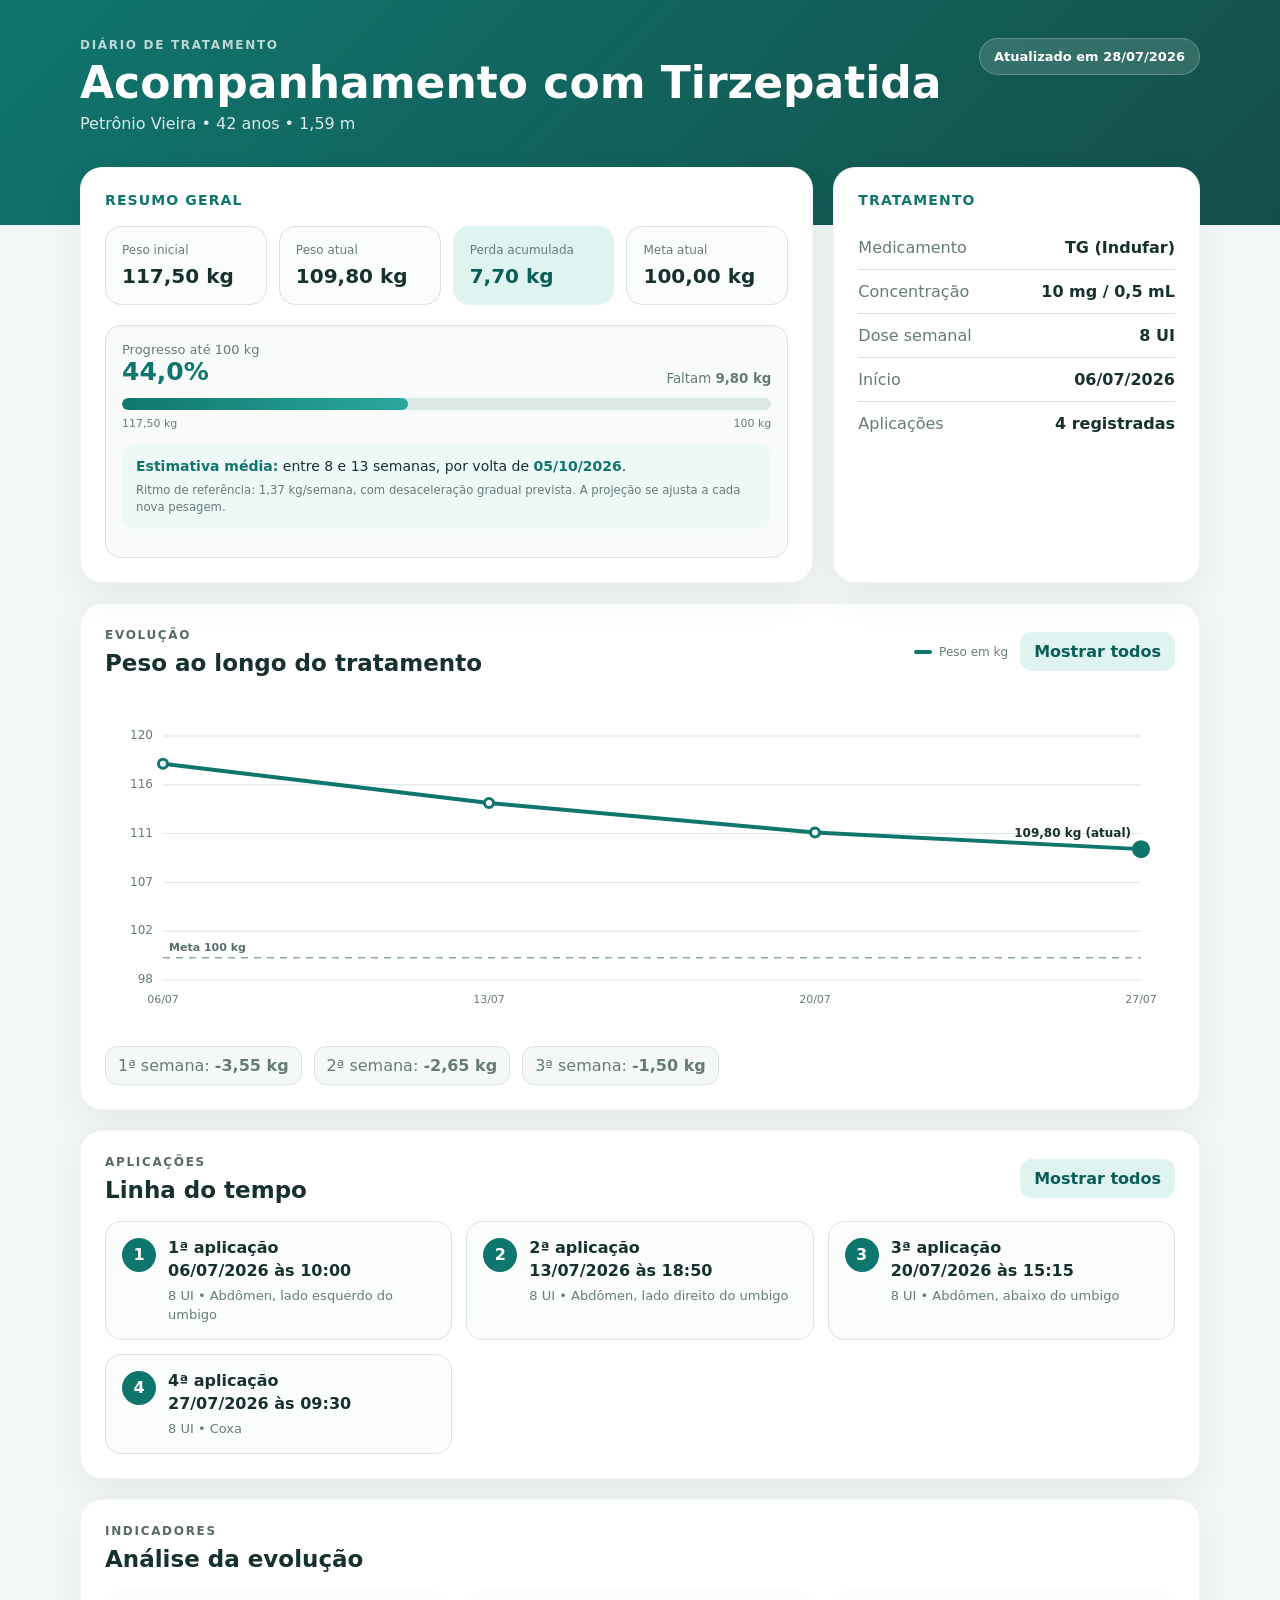
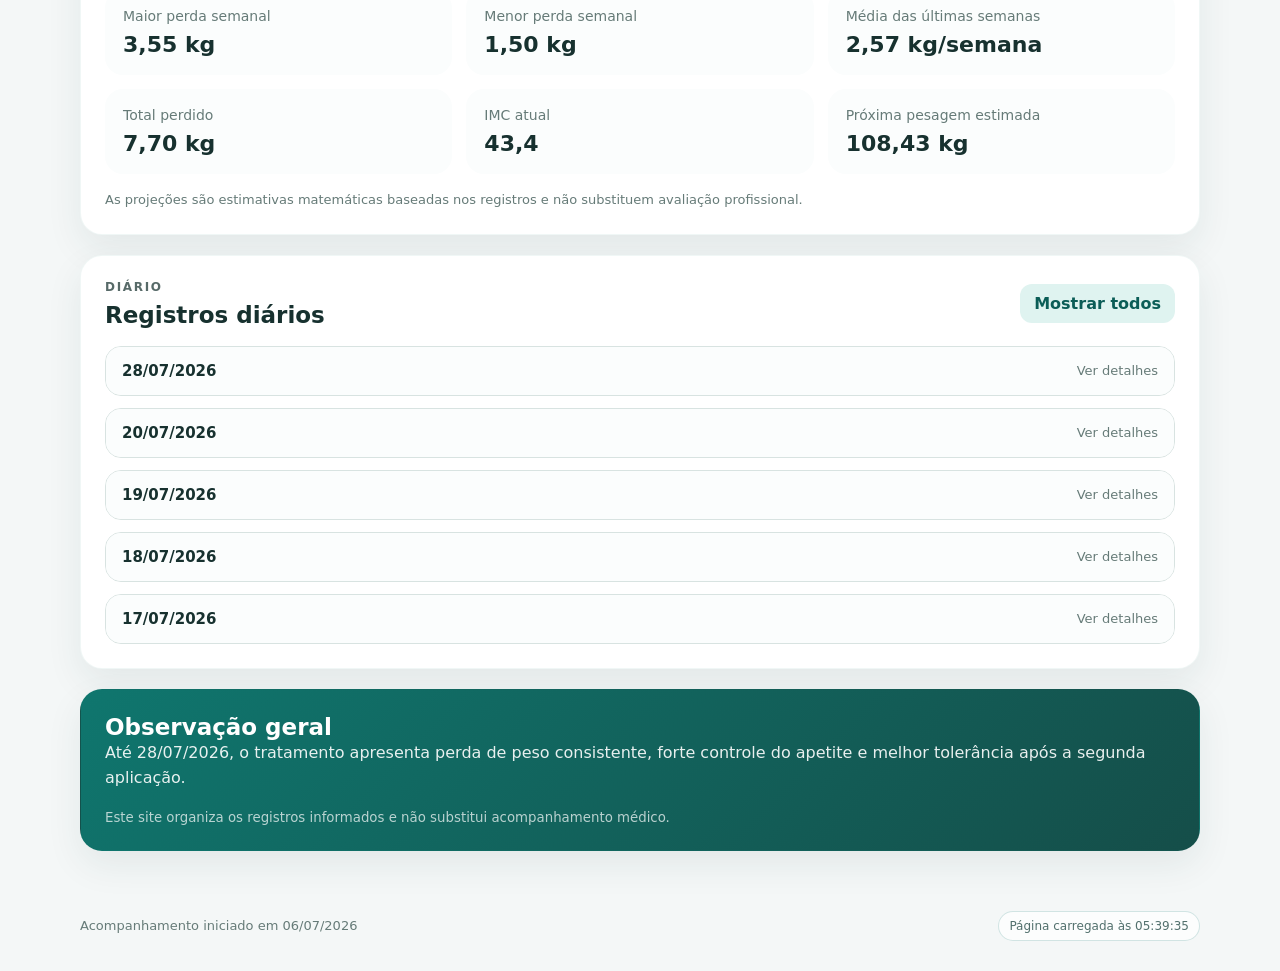
==== index.html @ 3d4c290d "Add files via upload" ====
<!DOCTYPE html>
<html lang="pt-BR">
<head>
  <meta charset="UTF-8" />
  <meta name="viewport" content="width=device-width, initial-scale=1.0" />
  <meta name="theme-color" content="#0f766e" />
  <title>Acompanhamento com Tirzepatida</title>
  <link rel="stylesheet" href="style.css" />
</head>
<body>
  <header class="topbar" id="publicHeader">
    <div class="container topbar-content">
      <div>
        <p class="eyebrow">Diário de tratamento</p>
        <h1 id="siteTitle">Acompanhamento com Tirzepatida</h1>
        <p class="subtitle" id="profileSubtitle">Petrônio Vieira • 42 anos • 1,59 m</p>
      </div>
      <div class="topbar-actions">
        <div class="status-pill" id="updatedAt">Atualizado em 20/07/2026</div>
      </div>
    </div>
  </header>

  <main class="container">
    <div id="importStatus" hidden></div>

    <section id="birthdayMessage" class="birthday-card" hidden aria-live="polite">
      <div class="birthday-icon" aria-hidden="true">🎉</div>
      <div>
        <small>Hoje é um dia especial</small>
        <strong id="birthdayText">Feliz aniversário!</strong>
        <p>Desejamos muita saúde e conquistas nesta nova etapa.</p>
      </div>
    </section>

    <section class="hero-grid">
      <article class="card profile-card" id="summarySection">
        <div class="section-title"><span>Resumo geral</span></div>
        <div class="metrics-grid">
          <div class="metric"><span>Peso inicial</span><strong id="initialWeight">117,50 kg</strong></div>
          <div class="metric"><span>Peso atual</span><strong id="currentWeight">111,30 kg</strong></div>
          <div class="metric highlight"><span>Perda acumulada</span><strong id="totalLoss">6,20 kg</strong></div>
          <div class="metric"><span>Meta atual</span><strong id="goalWeight">100,00 kg</strong></div>
        </div>
        <div class="goal-box">
          <div class="goal-heading">
            <div><span id="goalLabel">Progresso até 100 kg</span><strong id="goalPercent">35,4%</strong></div>
            <small>Faltam <b id="remainingWeight">11,30 kg</b></small>
          </div>
          <div class="progress-track"><div class="progress-bar" id="progressBar"></div></div>
          <div class="goal-scale"><span id="goalScaleStart">117,50 kg</span><span id="goalScaleEnd">100 kg</span></div>
          <div class="goal-estimate" id="goalEstimate">Calculando estimativa...</div>
          <div class="goals-history" id="goalsHistory"></div>
        </div>
      </article>

      <article class="card treatment-card" id="treatmentSection">
        <div class="section-title"><span>Tratamento</span></div>
        <dl class="details-list" id="treatmentDetails"></dl>
      </article>
    </section>

    <section class="card" id="weightsSection">
      <div class="section-header">
        <div><p class="eyebrow">Evolução</p><h2>Peso ao longo do tratamento</h2></div>
        <div class="section-actions"><div class="chart-legend"><span></span>Peso em kg</div><button class="filter-button" id="toggleWeightSummary" type="button">Mostrar todos</button></div>
      </div>
      <div class="chart-wrap"><canvas id="weightChart" aria-label="Gráfico da evolução do peso"></canvas></div>
      <div class="weight-summary" id="weightSummary"></div>
    </section>

    <section class="card" id="applicationsSection">
      <div class="section-header"><div><p class="eyebrow">Aplicações</p><h2>Linha do tempo</h2></div><button class="filter-button" id="toggleApplications" type="button">Mostrar todos</button></div>
      <div class="timeline" id="timeline"></div>
    </section>

    <section class="card" id="weeksSection">
      <div class="section-header"><div><p class="eyebrow">Análise</p><h2>Resumo semanal</h2></div><button class="filter-button" id="toggleWeeks" type="button">Mostrar todos</button></div>
      <div class="weeks-grid" id="weeksGrid"></div>
    </section>

    <section class="card" id="analysisSection">
      <div class="section-header"><div><p class="eyebrow">Indicadores</p><h2>Análise da evolução</h2></div></div>
      <div class="analysis-grid" id="analysisGrid"></div>
      <p class="analysis-note">As projeções são estimativas matemáticas baseadas nos registros e não substituem avaliação profissional.</p>
    </section>

    <section class="card" id="diarySection">
      <div class="section-header">
        <div><p class="eyebrow">Diário</p><h2>Registros diários</h2></div>
        <button class="filter-button" id="toggleAll">Mostrar todos</button>
      </div>
      <div class="diary-list" id="diaryList"></div>
    </section>

    <section class="card note-card" id="notesSection">
      <h2>Observação geral</h2>
      <p id="generalObservation"></p>
      <small id="medicalNotice"></small>
    </section>
  </main>

  <footer id="publicFooter"><div class="container footer-row"><div id="footerText"></div><div id="syncIndicator" class="sync-indicator" aria-live="polite">Verificando atualização…</div></div></footer>

  <script src="script-public.js?v=20260728-v3-0-0" type="module"></script>
</body>
</html>
---- style.css ----
:root {
  --bg: #f4f7f7;
  --card: #ffffff;
  --text: #17312f;
  --muted: #667b78;
  --primary: #0f766e;
  --primary-dark: #0b5d57;
  --primary-soft: #dff3f0;
  --line: #d8e3e1;
  --shadow: 0 14px 36px rgba(25, 70, 66, 0.08);
  --radius: 22px;
}

* { box-sizing: border-box; }

html { scroll-behavior: smooth; }

body {
  margin: 0;
  font-family: Inter, ui-sans-serif, system-ui, -apple-system, BlinkMacSystemFont, "Segoe UI", sans-serif;
  background: var(--bg);
  color: var(--text);
}

button, input { font: inherit; }

.container {
  width: min(1120px, calc(100% - 28px));
  margin: 0 auto;
}

.topbar {
  background: linear-gradient(135deg, #0f766e, #154e49);
  color: white;
  padding: 38px 0 92px;
}

.topbar-content {
  display: flex;
  align-items: flex-start;
  justify-content: space-between;
  gap: 20px;
}

.eyebrow {
  margin: 0 0 8px;
  text-transform: uppercase;
  letter-spacing: .14em;
  font-size: 12px;
  font-weight: 800;
  opacity: .72;
}

h1, h2, h3, p { margin-top: 0; }

h1 {
  margin-bottom: 8px;
  font-size: clamp(28px, 5vw, 44px);
  line-height: 1.05;
}

.subtitle {
  margin: 0;
  opacity: .86;
}

.status-pill {
  flex: 0 0 auto;
  padding: 10px 14px;
  border-radius: 999px;
  background: rgba(255,255,255,.14);
  border: 1px solid rgba(255,255,255,.22);
  font-size: 13px;
  font-weight: 700;
}

main {
  margin-top: -58px !important;
  padding-bottom: 40px;
}

.hero-grid {
  display: grid;
  grid-template-columns: 1.6fr .8fr;
  gap: 20px;
}

.card {
  background: var(--card);
  border-radius: var(--radius);
  box-shadow: var(--shadow);
  padding: 24px;
  margin-bottom: 20px;
  border: 1px solid rgba(15,118,110,.06);
}

.section-title,
.section-header {
  display: flex;
  align-items: center;
  justify-content: space-between;
  gap: 12px;
}

.section-title {
  margin-bottom: 18px;
  font-size: 14px;
  font-weight: 800;
  color: var(--primary);
  text-transform: uppercase;
  letter-spacing: .08em;
}

.section-header {
  margin-bottom: 18px;
}

.section-header h2,
.note-card h2 {
  margin-bottom: 0;
  font-size: 23px;
}

.metrics-grid {
  display: grid;
  grid-template-columns: repeat(4, 1fr);
  gap: 12px;
}

.metric {
  border: 1px solid var(--line);
  background: #fbfdfd;
  border-radius: 16px;
  padding: 16px;
}

.metric span {
  display: block;
  color: var(--muted);
  font-size: 12px;
  margin-bottom: 7px;
}

.metric strong {
  font-size: 20px;
}

.metric.highlight {
  background: var(--primary-soft);
  border-color: transparent;
}

.metric.highlight strong { color: var(--primary-dark); }

.goal-box {
  margin-top: 20px;
  background: #f8fbfa;
  border: 1px solid var(--line);
  border-radius: 16px;
  padding: 16px;
}

.goal-heading {
  display: flex;
  align-items: flex-end;
  justify-content: space-between;
  gap: 16px;
  margin-bottom: 12px;
}

.goal-heading span {
  display: block;
  color: var(--muted);
  font-size: 13px;
}

.goal-heading strong {
  font-size: 25px;
  color: var(--primary);
}

.goal-heading small {
  color: var(--muted);
}

.progress-track {
  height: 12px;
  border-radius: 999px;
  overflow: hidden;
  background: #dce8e6;
}

.progress-bar {
  height: 100%;
  width: 35.4%;
  border-radius: inherit;
  background: linear-gradient(90deg, #0f766e, #2aa89d);
  transition: width .8s ease;
}

.goal-scale {
  display: flex;
  justify-content: space-between;
  color: var(--muted);
  font-size: 11px;
  margin-top: 7px;
}

.details-list {
  margin: 0;
}

.details-list div {
  display: flex;
  justify-content: space-between;
  gap: 12px;
  padding: 12px 0;
  border-bottom: 1px solid var(--line);
}

.details-list div:last-child { border-bottom: 0; }

.details-list dt { color: var(--muted); }
.details-list dd {
  margin: 0;
  font-weight: 800;
  text-align: right;
}

.chart-wrap {
  position: relative;
  overflow-x: auto;
  overflow-y: hidden;
  -webkit-overflow-scrolling: touch;
  scrollbar-width: thin;
  width: 100%;
  height: 340px;
}

#weightChart {
  width: 100%;
  height: 100%;
  display: block;
}


.section-actions {
  display: flex;
  align-items: center;
  justify-content: flex-end;
  gap: 12px;
  flex-wrap: wrap;
}

.chart-legend {
  font-size: 12px;
  color: var(--muted);
  display: flex;
  align-items: center;
  gap: 7px;
}

.chart-legend span {
  width: 18px;
  height: 4px;
  background: var(--primary);
  border-radius: 99px;
}

.weight-summary {
  display: flex;
  flex-wrap: wrap;
  gap: 12px;
  margin-top: 12px;
}

.weight-summary span {
  background: #f4f8f7;
  border: 1px solid var(--line);
  padding: 9px 12px;
  border-radius: 12px;
  color: var(--muted);
}

.timeline {
  display: grid;
  grid-template-columns: repeat(3, 1fr);
  gap: 14px;
}

.timeline-item {
  border: 1px solid var(--line);
  border-radius: 16px;
  padding: 16px;
  display: flex;
  gap: 12px;
  background: #fbfdfd;
}

.timeline-dot {
  width: 34px;
  height: 34px;
  flex: 0 0 34px;
  display: grid;
  place-items: center;
  border-radius: 50%;
  background: var(--primary);
  color: white;
  font-weight: 900;
}

.timeline-item h3 {
  margin-bottom: 4px;
  font-size: 16px;
}

.timeline-item p {
  margin-bottom: 5px;
  font-weight: 700;
}

.timeline-item span {
  font-size: 13px;
  color: var(--muted);
}

.weeks-grid {
  display: grid;
  grid-template-columns: repeat(3, 1fr);
  gap: 14px;
}

.week-card {
  border: 1px solid var(--line);
  border-radius: 16px;
  padding: 17px;
  background: #fbfdfd;
}

.week-card.current {
  border-color: #7bc9c2;
  background: var(--primary-soft);
}

.week-header {
  display: flex;
  justify-content: space-between;
  gap: 8px;
  margin-bottom: 14px;
}

.week-header span {
  font-weight: 900;
  color: var(--primary);
}

.week-header strong {
  font-size: 12px;
  color: var(--muted);
}

.week-card p {
  font-size: 13px;
  line-height: 1.45;
  margin-bottom: 9px;
}

.filter-button {
  border: 0;
  background: var(--primary-soft);
  color: var(--primary-dark);
  padding: 10px 14px;
  border-radius: 12px;
  font-weight: 800;
  cursor: pointer;
}

.diary-list {
  display: grid;
  gap: 12px;
}

.diary-item {
  border: 1px solid var(--line);
  border-radius: 16px;
  overflow: hidden;
}

.diary-toggle {
  width: 100%;
  border: 0;
  background: #fbfdfd;
  color: var(--text);
  padding: 15px 16px;
  display: flex;
  justify-content: space-between;
  align-items: center;
  cursor: pointer;
  text-align: left;
}

.diary-toggle strong { font-size: 15px; }
.diary-toggle span { color: var(--muted); font-size: 13px; }

.diary-content {
  display: none;
  padding: 0 16px 16px;
  background: white;
}

.diary-item.open .diary-content { display: block; }

.diary-grid {
  display: grid;
  grid-template-columns: repeat(2, 1fr);
  gap: 10px;
}

.diary-field {
  background: #f7faf9;
  border-radius: 12px;
  padding: 12px;
}

.diary-field b {
  display: block;
  margin-bottom: 5px;
  color: var(--primary-dark);
  font-size: 12px;
}

.diary-field p {
  margin: 0;
  color: var(--muted);
  line-height: 1.45;
  font-size: 13px;
}

.note-card {
  background: linear-gradient(135deg, #0f766e, #154e49);
  color: white;
}

.note-card p { opacity: .9; line-height: 1.6; }
.note-card small { opacity: .7; }

footer {
  color: var(--muted);
  font-size: 13px;
  padding: 0 0 30px;
}

@media (max-width: 900px) {
  .hero-grid,
  .weeks-grid,
  .timeline {
    grid-template-columns: 1fr;
  }

  .metrics-grid {
    grid-template-columns: repeat(2, 1fr);
  }
}

@media (max-width: 620px) {
  .topbar { padding-top: 28px; }
  .topbar-content { display: block; }
  .status-pill { display: inline-flex; margin-top: 16px; }
  .card { padding: 18px; border-radius: 18px; }
  .metrics-grid { grid-template-columns: 1fr 1fr; }
  .metric { padding: 14px; }
  .metric strong { font-size: 18px; }
  .goal-heading { align-items: flex-start; }
  .chart-wrap { height: 270px; }
  .section-header { align-items: flex-start; }
  .diary-grid { grid-template-columns: 1fr; }
}

@media (max-width: 400px) {
  .metrics-grid { grid-template-columns: 1fr; }
  .goal-heading { display: block; }
  .goal-heading small { display: block; margin-top: 6px; }
}

.topbar-actions {
  display: flex;
  flex-direction: column;
  align-items: flex-end;
  gap: 10px;
}

.import-button {
  display: inline-flex;
  align-items: center;
  justify-content: center;
  padding: 11px 15px;
  border-radius: 12px;
  background: #ffffff;
  color: var(--primary-dark);
  font-weight: 900;
  cursor: pointer;
  box-shadow: 0 8px 24px rgba(0,0,0,.12);
}

.import-panel {
  display: flex;
  align-items: center;
  justify-content: space-between;
  gap: 18px;
}

.import-panel h2 { margin-bottom: 7px; }
.import-panel p { margin-bottom: 0; color: var(--muted); }

.import-status {
  max-width: 420px;
  padding: 12px 14px;
  border-radius: 12px;
  background: #f4f8f7;
  border: 1px solid var(--line);
  color: var(--muted);
  font-size: 13px;
  font-weight: 700;
}
.import-status.loading { background: #fff8df; color: #7a5a00; border-color: #eed483; }
.import-status.success { background: #e5f7ee; color: #17633c; border-color: #9bd5b7; }
.import-status.error { background: #fff0f0; color: #9f2727; border-color: #e5aaaa; }

@media (max-width: 620px) {
  .topbar-actions { align-items: flex-start; margin-top: 16px; }
  .import-panel { display: block; }
  .import-status { margin-top: 14px; max-width: none; }
  .import-button { width: 100%; }
}

.admin-button, .close-button, .publish-button, .save-config-button {
  border: 0;
  cursor: pointer;
  font: inherit;
  font-weight: 900;
  border-radius: 12px;
}
.admin-button { background: rgba(255,255,255,.14); color: white; border: 1px solid rgba(255,255,255,.25); padding: 10px 14px; }
.publish-area { display: grid; gap: 10px; min-width: min(100%, 420px); }
.publish-button, .save-config-button { padding: 12px 16px; background: var(--primary); color: white; }
.publish-button:disabled { opacity: .45; cursor: not-allowed; }
.admin-panel.hidden { display: none; }
.admin-grid { display: grid; grid-template-columns: repeat(2, minmax(0,1fr)); gap: 14px; }
.admin-grid label { display: grid; gap: 7px; font-size: 13px; font-weight: 800; color: var(--muted); }
.admin-grid input { width: 100%; padding: 12px 13px; border: 1px solid var(--line); border-radius: 12px; background: white; color: var(--text); }
.token-field { grid-column: 1 / -1; }
.security-note { color: var(--muted); font-size: 12px; margin: 14px 0; }
.close-button { padding: 9px 12px; background: var(--primary-soft); color: var(--primary-dark); }
@media (max-width:620px){ .admin-grid{grid-template-columns:1fr}.token-field{grid-column:auto}.publish-area{min-width:0}.admin-button{width:100%} }


.goal-estimate { margin-top: 14px; padding: 12px 14px; border-radius: 14px; background: #eef8f6; color: var(--text); font-size: 14px; line-height: 1.45; }
.goal-estimate strong { color: var(--primary); }
.goals-history { display: grid; gap: 8px; margin-top: 12px; }
.goal-history-item { display: flex; justify-content: space-between; gap: 12px; padding: 10px 12px; border: 1px solid var(--line); border-radius: 12px; background: #fff; font-size: 13px; }
.goal-history-item.achieved { background: #eef8f1; border-color: #b7dec2; }
.goal-history-item span { color: var(--muted); }
.goal-history-item strong { color: var(--text); }
.goal-admin-box { margin-top: 22px; padding-top: 20px; border-top: 1px solid var(--line); display: grid; gap: 14px; }
.goal-admin-box h3 { margin: 2px 0 6px; }
.goal-admin-box p { margin: 0; color: var(--muted); }
.goal-admin-form { display: grid; grid-template-columns: minmax(0,1fr) auto; gap: 12px; align-items: end; }
.goal-admin-form label { display: grid; gap: 7px; font-size: 13px; font-weight: 800; color: var(--muted); }
.goal-admin-form input { width: 100%; padding: 12px 13px; border: 1px solid var(--line); border-radius: 12px; background: white; color: var(--text); }
@media (max-width:620px){ .goal-admin-form{grid-template-columns:1fr}.goal-history-item{align-items:flex-start;flex-direction:column;gap:3px} }

.goal-admin-visible { margin-top: 0; border-top: 0; }
.goal-admin-visible .save-config-button { width: 100%; }

.chart-wrap canvas {
  display: block;
  max-width: none;
  touch-action: pan-x;
}
.chart-tooltip {
  position: absolute;
  z-index: 4;
  min-width: 110px;
  padding: 8px 10px;
  border-radius: 10px;
  background: rgba(23, 49, 47, 0.94);
  color: #fff;
  box-shadow: 0 8px 22px rgba(15, 62, 58, 0.22);
  pointer-events: none;
  opacity: 0;
  transform: translateY(5px);
  transition: opacity .18s ease, transform .18s ease;
  text-align: center;
}
.chart-tooltip.show { opacity: 1; transform: translateY(0); }
.chart-tooltip strong, .chart-tooltip span { display: block; }
.chart-tooltip strong { font-size: 14px; }
.chart-tooltip span { margin-top: 2px; font-size: 11px; opacity: .82; }

/* ===== Editor administrativo completo ===== */
.admin-editor-page { background: #f2f7f6; }
.admin-editor-main { padding-top: 24px; padding-bottom: 60px; }
.admin-link-button { text-decoration: none; display: inline-flex; align-items: center; justify-content: center; }
.admin-toolbar { display: flex; justify-content: space-between; gap: 24px; align-items: center; margin-bottom: 18px; }
.admin-toolbar-actions { display: flex; flex-wrap: wrap; justify-content: flex-end; gap: 10px; }
.secondary-button, .add-button, .delete-button { border: 0; border-radius: 10px; cursor: pointer; font: inherit; font-weight: 700; }
.secondary-button { padding: 11px 15px; background: #e4efed; color: #194e49; }
.secondary-button:hover { background: #d6e7e4; }
.file-button { display: inline-flex; align-items: center; }
.danger-outline { background: #fff1f1; color: #a52a2a; }
.admin-section-nav { position: sticky; top: 8px; z-index: 20; display: flex; gap: 8px; overflow-x: auto; padding: 10px; margin-bottom: 18px; border: 1px solid #d9e5e3; border-radius: 14px; background: rgba(255,255,255,.95); box-shadow: 0 8px 24px rgba(15,118,110,.08); }
.admin-section-nav a, .admin-section-nav button { white-space: nowrap; text-decoration: none; color: #275f59; background: #edf5f4; border-radius: 999px; padding: 8px 12px; font-size: .9rem; font-weight: 700; }
.admin-form-section { scroll-margin-top: 82px; margin-bottom: 18px; }
.admin-form-section .section-header { margin-bottom: 18px; }
.admin-grid { display: grid; gap: 15px; }
.admin-grid.one-column { grid-template-columns: 1fr; }
.admin-grid.two-columns { grid-template-columns: repeat(2, minmax(0, 1fr)); }
.admin-grid.three-columns { grid-template-columns: repeat(3, minmax(0, 1fr)); }
.admin-grid.four-columns { grid-template-columns: repeat(4, minmax(0, 1fr)); }
.admin-grid label { display: flex; flex-direction: column; gap: 7px; color: #315f5a; font-size: .91rem; font-weight: 700; }
.admin-grid input, .admin-grid textarea { width: 100%; box-sizing: border-box; border: 1px solid #cbdad8; border-radius: 10px; background: #fff; padding: 11px 12px; color: #173d39; font: inherit; font-weight: 500; }
.admin-grid input:focus, .admin-grid textarea:focus { outline: 3px solid rgba(15,118,110,.14); border-color: #0f766e; }
.admin-grid textarea { resize: vertical; min-height: 90px; }
.admin-grid .wide-field { grid-column: 1 / -1; }
.checkbox-label { flex-direction: row !important; align-items: center; justify-content: flex-start; min-height: 44px; padding-top: 22px; }
.checkbox-label input { width: 20px; height: 20px; }
.subsection-heading { display: flex; align-items: center; justify-content: space-between; gap: 15px; margin-top: 24px; margin-bottom: 12px; padding-top: 20px; border-top: 1px solid #e2ecea; }
.subsection-heading h3 { margin: 0 0 4px; color: #194e49; }
.subsection-heading p, .form-help { margin: 0; color: #6b7f7c; }
.add-button { padding: 10px 14px; color: #fff; background: #0f766e; }
.add-button:hover { background: #0b625b; }
.editable-list { display: grid; gap: 14px; }
.editable-item { border: 1px solid #d8e5e3; border-radius: 14px; padding: 15px; background: #fbfdfd; }
.editable-item-header { display: flex; justify-content: space-between; align-items: center; gap: 12px; margin-bottom: 14px; color: #194e49; }
.delete-button { padding: 7px 11px; color: #a52a2a; background: #ffeaea; }
.delete-button:hover { background: #ffdcdc; }
.empty-list { border: 1px dashed #c8d8d5; border-radius: 12px; padding: 20px; text-align: center; color: #708481; background: #fafcfc; }
#saveStatus[data-state="dirty"] { background: #fff3cd; color: #785d00; }
#saveStatus[data-state="published"], #saveStatus[data-state="saved"] { background: #dff4ea; color: #17603d; }
#saveStatus[data-state="error"] { background: #ffe0e0; color: #912525; }
.toast { position: fixed; right: 18px; bottom: 18px; z-index: 100; max-width: min(420px, calc(100vw - 36px)); padding: 13px 16px; border-radius: 12px; background: #163f3b; color: #fff; box-shadow: 0 12px 32px rgba(0,0,0,.18); opacity: 0; transform: translateY(16px); pointer-events: none; transition: .2s ease; white-space: pre-line; }
.toast.visible { opacity: 1; transform: translateY(0); }
.toast.error { background: #972c2c; }

@media (max-width: 900px) {
  .admin-toolbar { align-items: flex-start; flex-direction: column; }
  .admin-toolbar-actions { justify-content: flex-start; width: 100%; }
  .admin-grid.three-columns, .admin-grid.four-columns { grid-template-columns: repeat(2, minmax(0, 1fr)); }
}
@media (max-width: 620px) {
  .admin-toolbar-actions > * { flex: 1 1 calc(50% - 10px); text-align: center; justify-content: center; }
  .admin-grid.two-columns, .admin-grid.three-columns, .admin-grid.four-columns { grid-template-columns: 1fr; }
  .subsection-heading, .section-header { align-items: flex-start; flex-direction: column; }
  .add-button { width: 100%; }
  .checkbox-label { padding-top: 0; }
  .admin-section-nav { top: 4px; }
}

/* Melhorias do admin v3 */
.auto-date-option { grid-column: span 1; }
.inline-option { display:flex; align-items:center; gap:9px; margin:0 0 12px; color:#315f5a; font-weight:700; }
.inline-option input { width:20px; height:20px; }
.diary-picker { margin-bottom:14px; padding:14px; border:1px solid #d8e5e3; border-radius:14px; background:#f7fbfa; }
.diary-picker label { display:flex; flex-direction:column; gap:8px; color:#315f5a; font-weight:700; }
.diary-picker select { width:100%; padding:12px; border:1px solid #cbdad8; border-radius:10px; background:#fff; color:#173d39; font:inherit; font-weight:600; }
.admin-grid textarea[readonly] { background:#eef5f4; color:#466d69; }


/* Admin v4 */
.admin-status-group{display:flex;flex-direction:column;align-items:flex-end;gap:.35rem}.admin-build{font-size:.75rem;opacity:.72}.diary-picker{position:sticky;top:.5rem;z-index:5;background:#fff;padding:.75rem;border-radius:1rem;box-shadow:0 8px 24px rgba(15,118,110,.08);margin-bottom:1rem}.diary-picker select{width:100%}@media(max-width:720px){.admin-status-group{align-items:flex-start}.diary-picker{top:0}}

/* Administração 2.0 */
.admin-section-nav button {
  border: 0;
  font: inherit;
  cursor: pointer;
  white-space: nowrap;
  padding: .75rem 1rem;
  border-radius: 999px;
  background: #edf6f5;
  color: #155e59;
  font-weight: 700;
}
.admin-section-nav button.active { background: #0f766e; color: #fff; }
.admin-form-section[hidden] { display: none !important; }
.admin-load-error {
  margin: 0 0 1rem;
  padding: 1rem;
  border: 1px solid #ef9a9a;
  border-radius: 16px;
  background: #fff0f0;
  color: #9f1d1d;
  font-weight: 700;
  white-space: pre-wrap;
}
@media (max-width: 700px) {
  .admin-section-nav { position: sticky; top: 0; z-index: 20; }
  .admin-form-section { scroll-margin-top: 90px; }
}

.analysis-grid { display: grid; grid-template-columns: repeat(3, minmax(0, 1fr)); gap: 14px; }
.analysis-item { border: 1px solid var(--border); border-radius: 18px; padding: 18px; background: #fbfdfd; display: flex; flex-direction: column; gap: 8px; }
.analysis-item span { color: var(--muted); font-size: 14px; }
.analysis-item strong { color: var(--text); font-size: 22px; line-height: 1.15; }
.analysis-note { margin: 16px 0 0; color: var(--muted); font-size: 13px; line-height: 1.5; }
.goal-estimate small { display: inline-block; margin-top: 6px; color: var(--muted); }
@media (max-width: 720px) { .analysis-grid { grid-template-columns: repeat(2, minmax(0, 1fr)); } .analysis-item { padding: 15px; } .analysis-item strong { font-size: 18px; } }

/* Versão 2.2.0 — resumo semanal por campos e token sem prompt de senha */
.token-masked-input {
  -webkit-text-security: disc;
  font-family: monospace;
}
.weekly-fields-grid textarea {
  min-height: 7rem;
}
@media (max-width: 720px) {
  .weekly-fields-grid {
    grid-template-columns: 1fr;
  }
  .weekly-fields-grid .wide-field {
    grid-column: auto;
  }
}

/* Controles de visibilidade do site público */
.section-header-actions {
  display: flex;
  align-items: center;
  justify-content: flex-end;
  gap: 0.75rem;
  flex-wrap: wrap;
}
.visibility-toggle {
  display: inline-flex;
  align-items: center;
  gap: 0.55rem;
  padding: 0.7rem 0.9rem;
  border: 1px solid rgba(15, 118, 110, 0.2);
  border-radius: 999px;
  background: #eef8f7;
  color: #155e59;
  font-weight: 700;
  font-size: 0.92rem;
  cursor: pointer;
}
.visibility-toggle input {
  width: 1.15rem;
  height: 1.15rem;
  accent-color: #0f766e;
}
@media (max-width: 720px) {
  .section-header-actions { width: 100%; justify-content: flex-start; }
  .visibility-toggle { border-radius: 14px; }
}

.field-help { display:block; margin-top:6px; color:var(--muted); font-size:12px; font-weight:500; }
.footer-row { display:flex; justify-content:space-between; align-items:center; gap:14px; flex-wrap:wrap; }
.sync-indicator { display:inline-flex; align-items:center; min-height:30px; padding:6px 10px; border:1px solid rgba(15,118,110,.18); border-radius:999px; background:rgba(255,255,255,.72); color:#52706d; font-size:12px; white-space:nowrap; }
@media (max-width:620px){ .footer-row{align-items:flex-start;flex-direction:column}.sync-indicator{font-size:11px} }

/* Versão 2.3.8 — mantém o espaçamento correto quando o cabeçalho público é ocultado. */
body.header-hidden main.container { padding-top: 28px; }
body.header-hidden .hero-grid { margin-top: 0; }


/* Exportação em PDF - v2.5.0 */
.pdf-button {
  appearance: none;
  border: 1px solid rgba(255, 255, 255, 0.45);
  background: rgba(255, 255, 255, 0.14);
  color: #fff;
  border-radius: 999px;
  padding: 0.68rem 1rem;
  font: inherit;
  font-weight: 700;
  cursor: pointer;
  transition: transform 0.15s ease, background 0.15s ease, opacity 0.15s ease;
}
.pdf-button:hover { background: rgba(255, 255, 255, 0.24); transform: translateY(-1px); }
.pdf-button:focus-visible { outline: 3px solid rgba(255,255,255,.55); outline-offset: 2px; }
.pdf-button:disabled { cursor: wait; opacity: .65; transform: none; }
@media (max-width: 640px) {
  .topbar-actions { align-items: stretch; width: 100%; }
  .pdf-button { width: 100%; }
}
@media print { .pdf-button { display: none !important; } }


/* Seleção do relatório PDF - v2.6.0 */
.pdf-options-dialog { width:min(760px, calc(100% - 24px)); max-height:calc(100dvh - 24px); padding:0; border:0; border-radius:24px; box-shadow:0 24px 70px rgba(15,23,42,.28); color:var(--text); }
.pdf-options-dialog::backdrop { background:rgba(15,23,42,.58); backdrop-filter:blur(3px); }
.pdf-options-card { padding:1.25rem; overflow:auto; max-height:calc(100dvh - 24px); }
.pdf-options-header { display:flex; justify-content:space-between; gap:1rem; align-items:flex-start; }
.pdf-options-header h2 { margin:.2rem 0 .35rem; }
.pdf-options-header p { margin:0; color:var(--muted); }
.dialog-close { width:42px; height:42px; flex:0 0 auto; border:1px solid var(--border); border-radius:50%; background:#fff; color:var(--text); font-size:1.7rem; line-height:1; cursor:pointer; }
.pdf-options-toolbar { display:flex; gap:.65rem; margin:1rem 0 .75rem; }
.text-button { padding:.5rem .7rem; border:0; background:transparent; color:#0f766e; font-weight:800; cursor:pointer; }
.pdf-options-grid { display:grid; grid-template-columns:repeat(2,minmax(0,1fr)); gap:.75rem; }
.pdf-option, .pdf-extra-option { display:flex; gap:.75rem; align-items:flex-start; padding:.9rem; border:1px solid var(--border); border-radius:16px; background:#fff; cursor:pointer; }
.pdf-option:has(input:checked), .pdf-extra-option:has(input:checked) { border-color:rgba(15,118,110,.55); background:#eef8f7; box-shadow:0 0 0 2px rgba(15,118,110,.08); }
.pdf-option input, .pdf-extra-option input { width:1.15rem; height:1.15rem; margin-top:.15rem; accent-color:#0f766e; flex:0 0 auto; }
.pdf-option span, .pdf-extra-option span { display:grid; gap:.2rem; }
.pdf-option small, .pdf-extra-option small { color:var(--muted); line-height:1.35; }
.pdf-extra-option { margin-top:.75rem; }
.pdf-options-actions { display:flex; justify-content:flex-end; gap:.75rem; margin-top:1.1rem; padding-top:1rem; border-top:1px solid var(--border); }
@media (max-width:640px){ .pdf-options-grid{grid-template-columns:1fr}.pdf-options-actions{position:sticky;bottom:-1.25rem;margin-inline:-1.25rem;padding:1rem 1.25rem 1.25rem;background:#fff}.pdf-options-actions button{flex:1}.pdf-options-header h2{font-size:1.35rem} }

/* TirzeTrack 3.1.0 */
.effects-selector{grid-column:1/-1;border:1px solid #c9ddda;border-radius:18px;padding:16px;margin:0}.effects-selector legend{font-weight:800;color:#155e57;padding:0 8px}.effects-grid{display:grid;grid-template-columns:repeat(auto-fit,minmax(170px,1fr));gap:10px;margin-bottom:14px}.effect-option{display:flex!important;align-items:center;gap:8px;background:#f3f9f8;border:1px solid #dbeae8;border-radius:12px;padding:10px;font-weight:600}.effect-option input{width:20px;height:20px;flex:0 0 auto}.effects-selector textarea{margin-top:7px}.admin-grid select{width:100%;box-sizing:border-box}input[readonly]{background:#f4f7f6;color:#506764}


/* TirzeTrack 3.2.0 */
.birthday-message{margin:22px 0 0;padding:18px 22px;border:1px solid #f2cf76;border-radius:18px;background:linear-gradient(135deg,#fff8dc,#fffdf5);box-shadow:0 10px 28px rgba(176,121,14,.12);font-size:clamp(1.1rem,3vw,1.45rem);font-weight:900;color:#8a5b00;text-align:center}.birthday-message[hidden]{display:none!important}
.meals-toolbar{display:flex;align-items:center;justify-content:space-between;gap:12px;padding:10px 0}.meals-list{display:grid;gap:14px}.meal-editor{border:1px solid #c9ddda;border-radius:18px;padding:15px;background:#f9fcfb}.meal-editor-header{display:flex;align-items:center;justify-content:space-between;gap:12px;margin-bottom:12px;color:#155e57}.food-quick-add{display:grid!important;grid-template-columns:1fr auto;align-items:end;gap:8px}.food-quick-add input{grid-column:1}.food-quick-add button{grid-column:2;grid-row:1/3;align-self:end;margin-bottom:0}.food-catalog-info{margin-top:18px;padding:14px 16px;border-radius:14px;background:#eef8f7;color:#315f5b}.food-catalog-info p{margin:.35rem 0 0;font-size:.92rem}.public-meal{padding:10px 0;border-bottom:1px solid #e1ecea}.public-meal:last-child{border-bottom:0}.public-meal>div{display:flex;justify-content:space-between;gap:10px}.public-meal span{font-weight:700;color:#52706d}.public-meal p{margin:.35rem 0}.public-meal small{display:block;color:#667f7c}.diary-meals{grid-column:1/-1}@media(max-width:640px){.food-quick-add{grid-template-columns:1fr}.food-quick-add button{grid-column:1;grid-row:auto;width:100%}.meal-editor-header{align-items:flex-start;flex-direction:column}.meals-toolbar{align-items:stretch;flex-direction:column}}

/* Versão 3.2.0 — ajustes visuais de aniversário e cadastro de alimentos */
.birthday-card{margin:22px 0;display:flex;align-items:center;gap:16px;padding:20px 22px;border:1px solid rgba(15,118,110,.18);border-radius:22px;background:linear-gradient(135deg,#fff8dc 0%,#fffdf7 55%,#ecfdf5 100%);box-shadow:0 12px 34px rgba(15,76,70,.12);color:#244b47}
.birthday-card[hidden]{display:none!important}
.birthday-icon{display:grid;place-items:center;flex:0 0 58px;width:58px;height:58px;border-radius:18px;background:#fff;border:1px solid #f0d88f;font-size:2rem;box-shadow:0 8px 18px rgba(138,91,0,.12)}
.birthday-card small{display:block;margin-bottom:3px;color:#8a6500;font-size:.8rem;font-weight:800;letter-spacing:.08em;text-transform:uppercase}
.birthday-card strong{display:block;color:#11665f;font-size:clamp(1.2rem,3vw,1.65rem);line-height:1.2}
.birthday-card p{margin:.35rem 0 0;color:#58706d;font-size:.95rem}

.food-catalog-manager{margin-top:22px;padding:20px;border:1px solid #c9ddda;border-radius:20px;background:#f9fcfb}
.food-catalog-heading{display:flex;align-items:flex-start;justify-content:space-between;gap:14px;margin-bottom:4px}
.food-catalog-heading h3{margin:.1rem 0 0;color:#155e57;font-size:1.35rem}
.catalog-count{white-space:nowrap;padding:7px 11px;border-radius:999px;background:#dff3f0;color:#11665f;font-size:.82rem;font-weight:800}
.food-catalog-controls{display:grid;grid-template-columns:1fr 1fr auto;align-items:end;gap:12px;margin:18px 0}
.food-catalog-controls label{margin:0}
.food-catalog-controls button{min-height:48px}
.food-catalog-list{display:grid;gap:16px}
.food-category{padding-top:4px}
.food-category h4{margin:0 0 9px;color:#456b67;font-size:.92rem}
.food-chips{display:flex;flex-wrap:wrap;gap:8px}
.food-chip{display:inline-flex;align-items:center;gap:7px;padding:8px 8px 8px 12px;border:1px solid #c7dfdc;border-radius:999px;background:#fff;color:#245a55;font-weight:700}
.food-chip button{display:grid;place-items:center;width:25px;height:25px;padding:0;border:0;border-radius:50%;background:#fbe8e8;color:#a52d2d;font-size:1.15rem;line-height:1;cursor:pointer}
.food-chip button:hover{background:#f6cccc}

@media(max-width:700px){
  .birthday-card{align-items:flex-start;margin:16px 0;padding:17px 16px;border-radius:18px}
  .birthday-icon{flex-basis:48px;width:48px;height:48px;border-radius:14px;font-size:1.6rem}
  .birthday-card p{font-size:.88rem}
  .food-catalog-manager{padding:16px}
  .food-catalog-heading{align-items:flex-start;flex-direction:column}
  .food-catalog-controls{grid-template-columns:1fr}
  .food-catalog-controls button{width:100%}
}
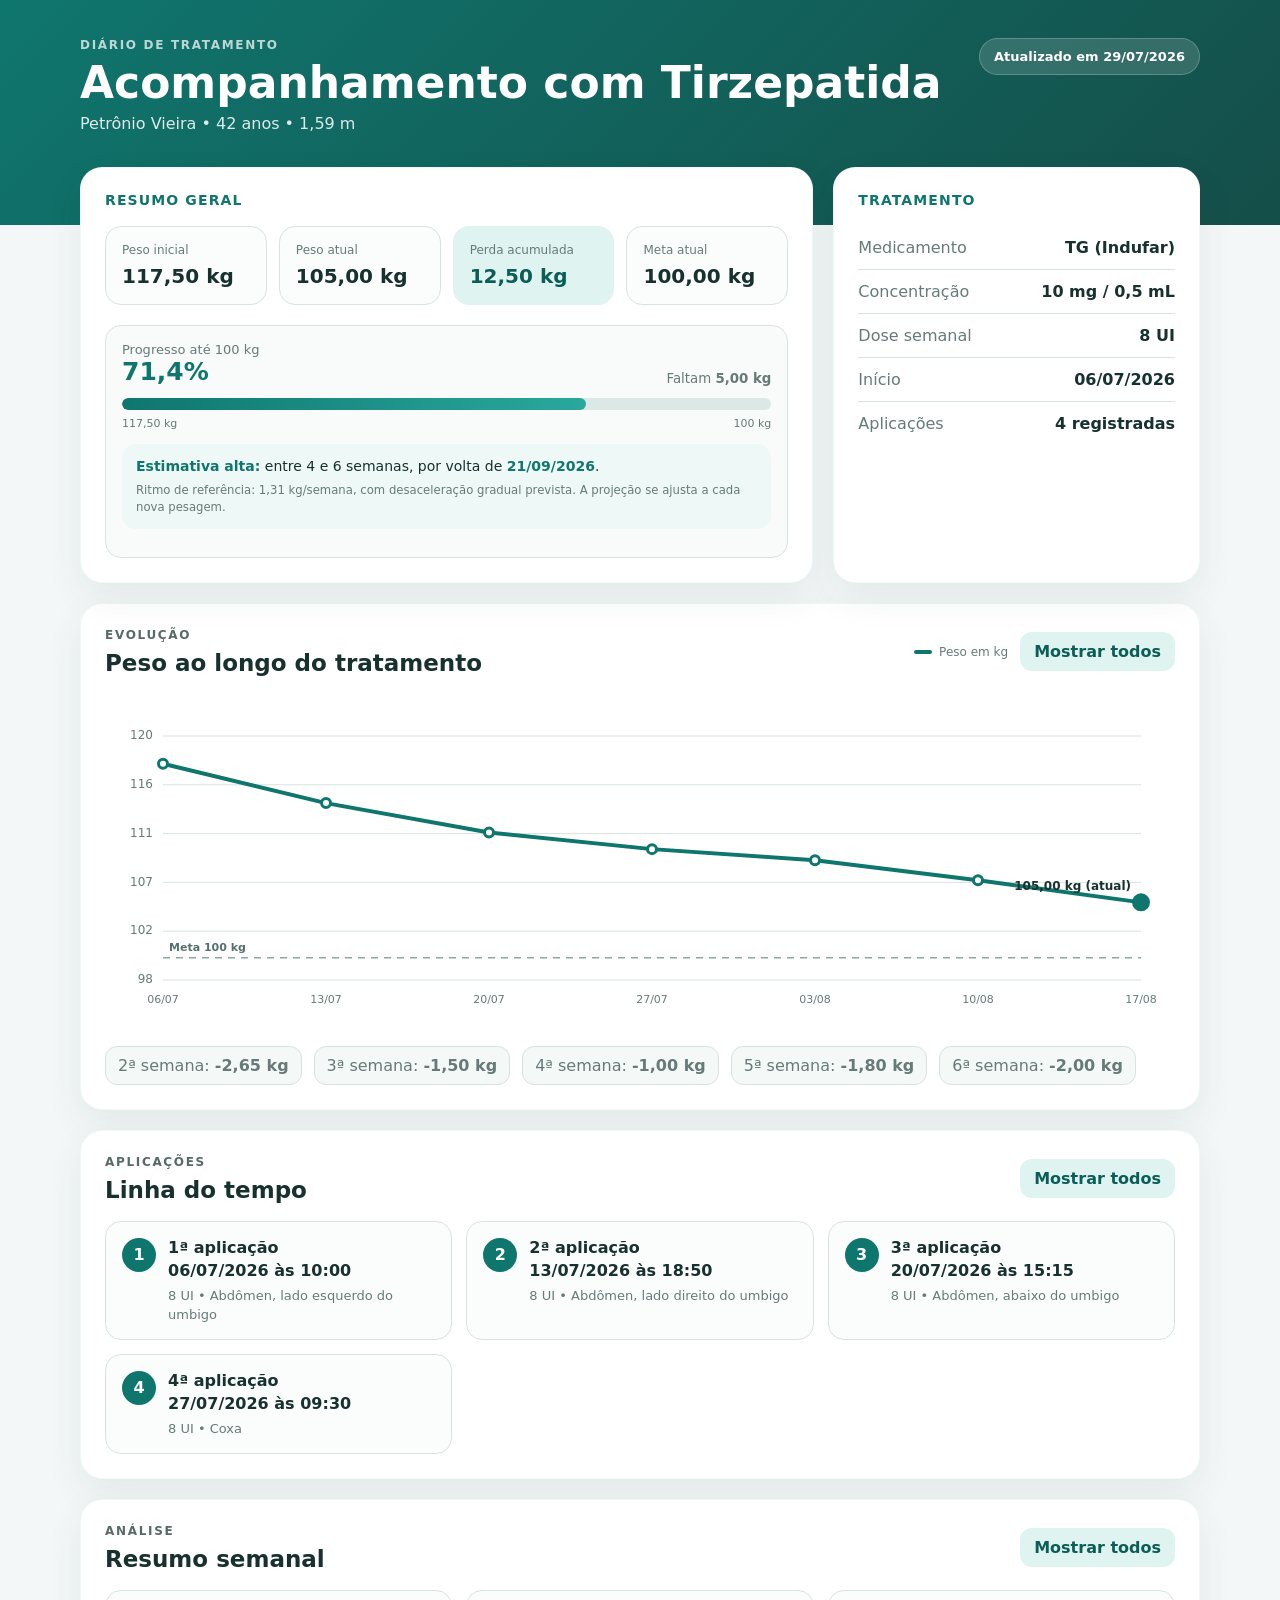
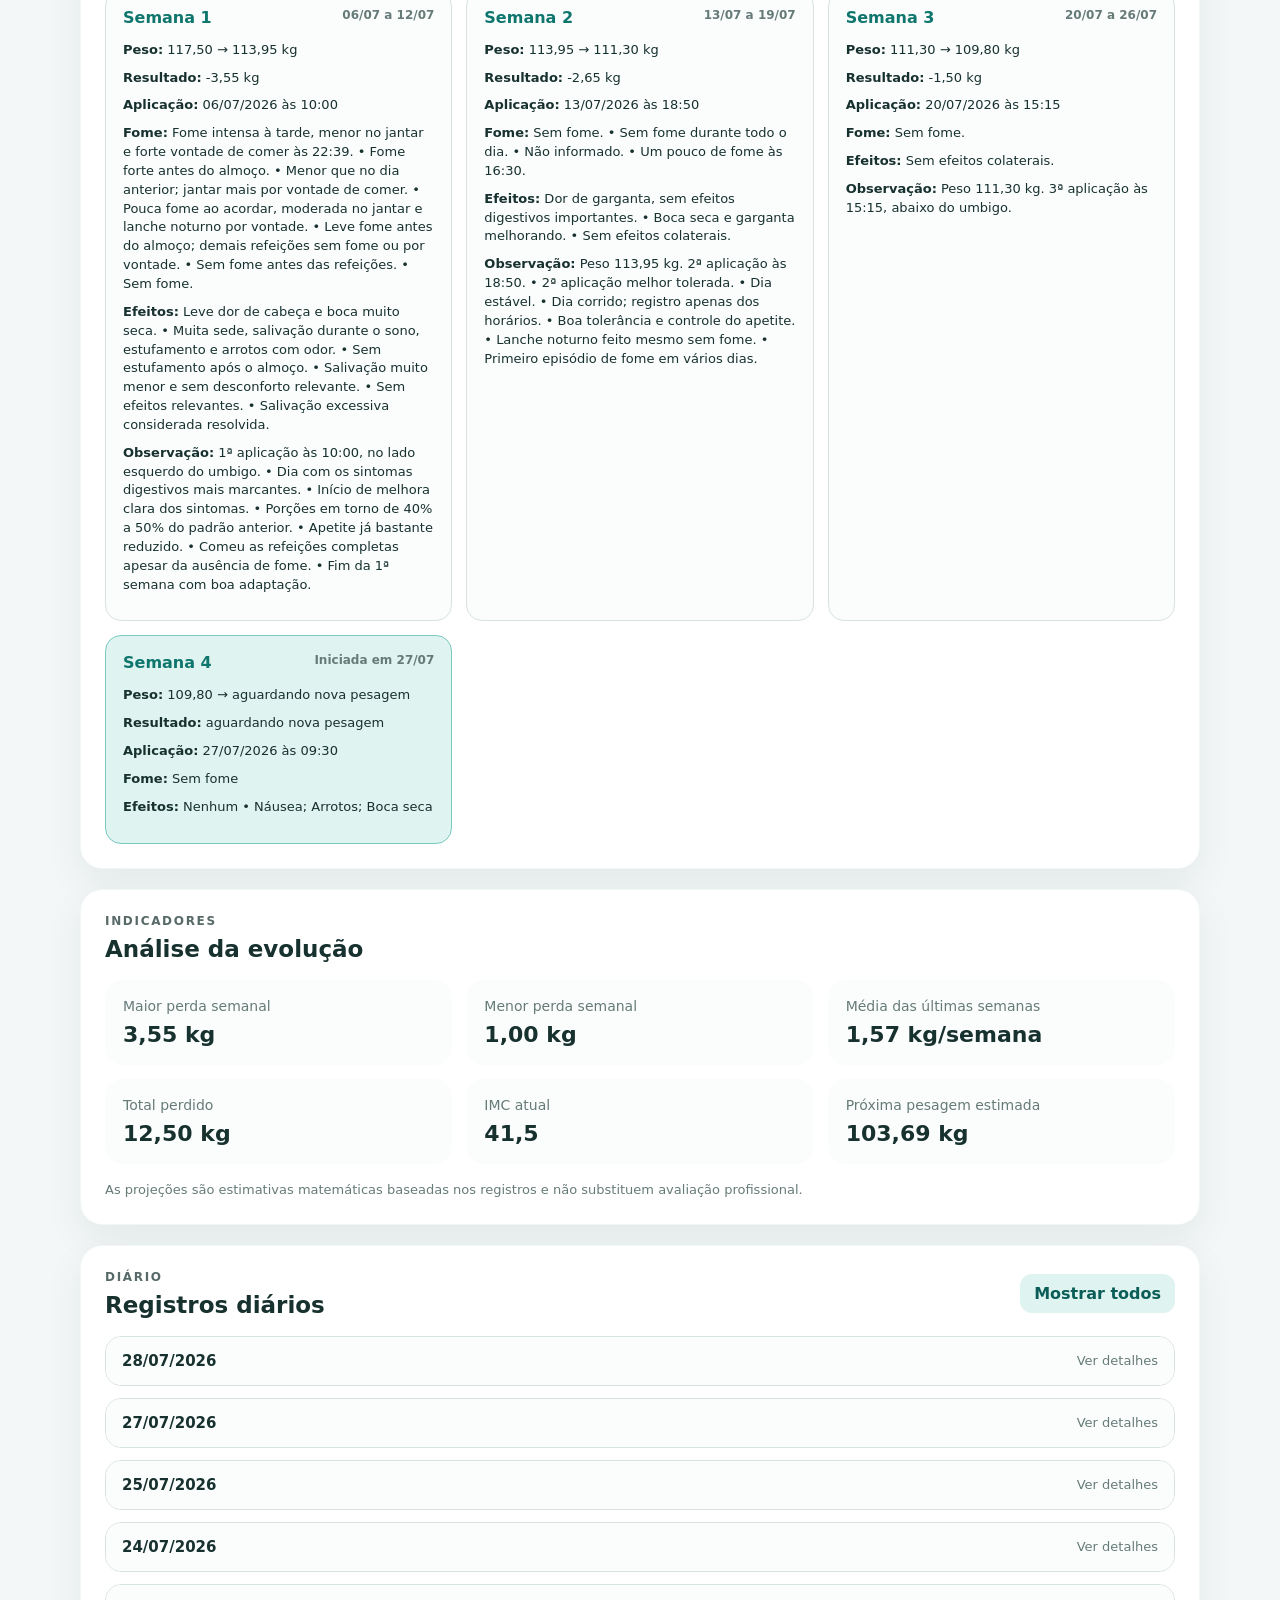
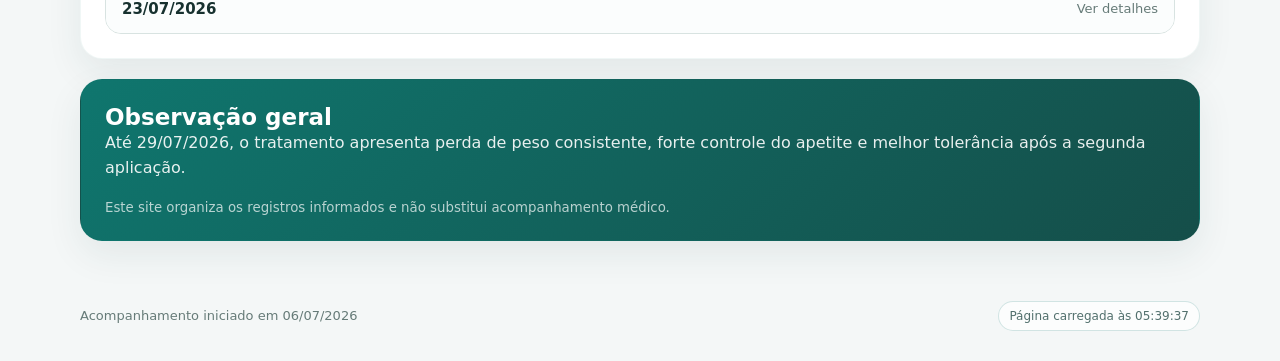
==== commit 4880ac52: "Add files via upload" ====
--- a/index.html
+++ b/index.html
@@ -5,7 +5,7 @@
   <meta name="viewport" content="width=device-width, initial-scale=1.0" />
   <meta name="theme-color" content="#0f766e" />
   <title>Acompanhamento com Tirzepatida</title>
-  <link rel="stylesheet" href="style.css" />
+  <link rel="stylesheet" href="style.css?v=20260729-v3-5-1" />
 </head>
 <body>
   <header class="topbar" id="publicHeader">
@@ -102,6 +102,6 @@
 
   <footer id="publicFooter"><div class="container footer-row"><div id="footerText"></div><div id="syncIndicator" class="sync-indicator" aria-live="polite">Verificando atualização…</div></div></footer>
 
-  <script src="script-public.js?v=20260728-v3-0-0" type="module"></script>
+  <script src="script-public.js?v=20260729-v3-5-1" type="module"></script>
 </body>
 </html>
--- a/style.css
+++ b/style.css
@@ -848,3 +848,84 @@
   .food-catalog-controls{grid-template-columns:1fr}
   .food-catalog-controls button{width:100%}
 }
+
+/* v3.2.0 correção 2 — controles de alimentos visíveis no celular */
+.meal-food-controls{display:grid;grid-template-columns:minmax(0,1fr) auto;gap:12px;align-items:end;padding:14px;border:1px solid rgba(8,115,106,.18);border-radius:18px;background:#f5fbfa}
+.meal-food-controls label{margin:0}
+.meal-food-controls button{min-height:48px}
+.food-catalog-manager{margin:18px 0 24px}
+.food-catalog-list{margin-top:16px}
+.food-category{margin-bottom:16px}
+.food-chips{display:flex;flex-wrap:wrap;gap:8px}
+.food-chip{display:inline-flex;align-items:center;gap:8px;padding:9px 12px;border-radius:999px;background:#e4f3f1;color:#075e57;font-weight:700}
+.food-chip button{border:0;background:transparent;color:#a32626;font-size:20px;line-height:1;cursor:pointer}
+@media(max-width:700px){.meal-food-controls{grid-template-columns:1fr}.meal-food-controls button{width:100%}.food-catalog-controls{display:grid;grid-template-columns:1fr}.food-catalog-controls button{width:100%}}
+
+/* TirzeTrack v3.2.1 - seletor real de alimentos */
+.meal-food-box{display:grid;gap:12px;padding:16px;border:1px solid #c9ddda;border-radius:16px;background:#f4faf9}
+.field-label{font-weight:800;color:#155e57;font-size:1rem}
+.selected-food-chips{display:flex;flex-wrap:wrap;gap:8px;min-height:42px;align-items:center}
+.selected-food-chip{display:inline-flex;align-items:center;gap:8px;padding:8px 10px 8px 14px;border-radius:999px;background:#dff3f0;color:#155e57;font-weight:700}
+.selected-food-chip button{width:28px;height:28px;border:0;border-radius:50%;background:#fff;color:#a12626;font-size:20px;line-height:1;cursor:pointer}
+.empty-foods{margin:0;color:#6b7f7c}
+.open-food-picker{justify-self:start}
+.food-picker-modal[hidden]{display:none!important}.food-picker-modal{position:fixed;inset:0;z-index:10000;display:grid;place-items:end center;padding:16px}
+.food-picker-backdrop{position:absolute;inset:0;border:0;background:rgba(7,36,33,.62)}
+.food-picker-dialog{position:relative;width:min(680px,100%);max-height:88vh;overflow:auto;border-radius:24px 24px 16px 16px;background:#fff;padding:20px;box-shadow:0 24px 70px rgba(0,0,0,.28)}
+.food-picker-header{display:flex;justify-content:space-between;align-items:flex-start;gap:12px;margin-bottom:16px}.food-picker-header h2{margin:.1rem 0;color:#155e57}
+.modal-close{width:44px;height:44px;border:0;border-radius:50%;background:#edf6f5;color:#155e57;font-size:30px;line-height:1}
+.food-picker-list{display:grid;gap:8px;margin:14px 0;max-height:42vh;overflow:auto}
+.food-picker-item{display:flex;justify-content:space-between;align-items:center;gap:12px;width:100%;padding:14px 16px;border:1px solid #d6e5e3;border-radius:14px;background:#fff;color:#173f3b;text-align:left;font-size:1rem}.food-picker-item strong{color:#087f72}
+.food-picker-register{display:grid;grid-template-columns:1fr auto;align-items:end;gap:10px;padding-top:16px;border-top:1px solid #dce9e7}.food-picker-register label{margin:0}
+body.modal-open{overflow:hidden}
+@media(max-width:640px){.open-food-picker{width:100%}.food-picker-modal{padding:0}.food-picker-dialog{border-radius:24px 24px 0 0;padding:18px}.food-picker-register{grid-template-columns:1fr}.food-picker-register button{width:100%}}
+
+/* TirzeTrack v3.3.0 — catálogo em aba separada e seletor móvel */
+.section-description{margin:.35rem 0 0;color:#607773;font-size:.96rem;max-width:680px}
+.catalog-count{display:inline-flex;align-items:center;justify-content:center;min-height:38px;padding:8px 14px;border-radius:999px;background:#e1f2ef;color:#096d64;font-weight:800;white-space:nowrap}
+.food-register-card{display:grid;grid-template-columns:minmax(0,1fr) auto;align-items:end;gap:12px;padding:18px;border:1px solid #cfe1de;border-radius:18px;background:linear-gradient(135deg,#f3faf9,#e8f5f3);margin:18px 0}
+.food-register-card label,.food-search-bar label{margin:0}
+.food-register-card button{min-height:50px}
+.food-search-bar{margin:0 0 18px}.food-search-bar input{background:#fff}
+.food-catalog-list{display:grid;gap:18px}
+.food-category{padding:16px;border:1px solid #d8e7e5;border-radius:18px;background:#fff}
+.food-category h4{margin:0 0 12px;color:#285f59;font-size:1rem}
+.food-chips{display:flex;flex-wrap:wrap;gap:9px}
+.food-chip{display:inline-flex;align-items:center;gap:8px;min-height:42px;padding:7px 7px 7px 13px;border:1px solid #c9dfdc;border-radius:999px;background:#f3faf9;color:#174f49;font-weight:700}
+.food-chip button{display:grid;place-items:center;width:29px;height:29px;padding:0;border:0;border-radius:50%;background:#fff;color:#a12727;font-size:20px;line-height:1;box-shadow:0 1px 4px rgba(30,70,65,.12)}
+
+.food-picker-modal[hidden]{display:none!important}
+.food-picker-modal{position:fixed;inset:0;z-index:10000;display:flex;align-items:flex-end;justify-content:center;padding:16px}
+.food-picker-backdrop{position:absolute;inset:0;width:100%;height:100%;border:0;background:rgba(4,31,28,.68)}
+.food-picker-dialog{position:relative;z-index:1;width:min(620px,100%);max-height:86vh;overflow:auto;padding:20px;border-radius:24px;background:#fff;box-shadow:0 28px 80px rgba(0,0,0,.35)}
+.food-picker-header{display:flex;align-items:flex-start;justify-content:space-between;gap:12px;margin-bottom:14px}
+.food-picker-header h2{margin:.15rem 0 0;color:#154e49;font-size:1.55rem}
+.modal-close{display:grid;place-items:center;flex:0 0 44px;width:44px;height:44px;padding:0;border:0;border-radius:50%;background:#edf6f5;color:#155e57;font-size:28px;line-height:1}
+.food-picker-dialog>label{display:block;margin:0}
+.food-picker-dialog input{width:100%;min-height:50px;border:1px solid #bfd6d2;border-radius:14px;padding:12px 14px;background:#fff;font-size:1rem}
+.food-picker-list{display:grid;gap:9px;margin:14px 0;max-height:48vh;overflow:auto;padding-right:2px}
+.food-picker-item{display:flex;align-items:center;justify-content:space-between;gap:12px;width:100%;min-height:52px;padding:12px 15px;border:1px solid #d3e3e0;border-radius:14px;background:#f8fcfb;color:#173f3b;text-align:left;font-size:1rem}
+.food-picker-item strong{display:inline-flex;padding:6px 10px;border-radius:999px;background:#dff3ef;color:#087268;font-size:.88rem}
+.food-picker-help{margin:14px 0 0;padding:12px 14px;border-radius:13px;background:#edf7f5;color:#506e6a;font-size:.92rem}
+body.modal-open{overflow:hidden}
+
+@media(max-width:640px){
+  .food-register-card{grid-template-columns:1fr;padding:15px}
+  .food-register-card button{width:100%}
+  .food-picker-modal{padding:0}
+  .food-picker-dialog{width:100%;max-height:88vh;border-radius:24px 24px 0 0;padding:18px 16px calc(18px + env(safe-area-inset-bottom))}
+  .food-picker-header h2{font-size:1.35rem}
+  .food-picker-item{min-height:56px}
+}
+
+
+/* TirzeTrack v3.4.0 — editores únicos para refeições e pesagens */
+.single-record-picker,.meal-navigation{padding:14px;border:1px solid #c9ddda;border-radius:16px;background:#f1f8f7;margin-bottom:14px}.single-record-picker label,.meal-navigation label{display:grid;gap:8px;font-weight:700;color:#245f5a}.single-record-picker select,.meal-navigation select{width:100%}.meal-navigation{display:grid;grid-template-columns:minmax(0,1fr) auto;align-items:end;gap:12px}.meal-navigation .add-button{white-space:nowrap}.meals-list{display:block}.meal-editor{margin:0}.meal-editor-header strong{font-size:1.2rem}.compact-item{margin-top:0}@media(max-width:640px){.meal-navigation{grid-template-columns:1fr}.meal-navigation .add-button{width:100%}.single-record-picker,.meal-navigation{padding:12px}.meal-editor-header{flex-direction:column;align-items:stretch}.meal-editor-header .delete-button{width:100%}}
+
+/* TirzeTrack v3.5.1 — fluxo simplificado para dias e pesagens */
+.record-toolbar{display:grid;grid-template-columns:auto minmax(0,1fr) auto;align-items:end;gap:10px;position:sticky;top:.5rem;z-index:5;background:#fff;padding:12px;border-radius:16px;box-shadow:0 8px 24px rgba(15,118,110,.08);margin-bottom:8px}
+.record-toolbar label{margin:0}.nav-record-button{width:48px;height:48px;border:0;border-radius:14px;background:#e7f3f1;color:#126b63;font-size:2rem;font-weight:700;line-height:1;cursor:pointer}.nav-record-button:active{transform:scale(.97)}
+.diary-help{margin:0 4px 16px}.day-summary{display:flex;align-items:center;justify-content:space-between;gap:12px;padding:14px 16px;border-radius:14px;background:#e9f6f4;color:#315f5a}.day-summary strong{font-size:1.15rem;color:#0d6159}
+.weight-finder{display:grid;grid-template-columns:1fr 1fr;gap:12px}.weight-finder label{margin:0}.empty-state-action{display:grid;gap:12px;justify-items:start;padding:18px;border:1px dashed #bdd7d3;border-radius:16px;background:#f7fbfa}
+.simple-modal[hidden]{display:none!important}.simple-modal{position:fixed;inset:0;z-index:1000;display:grid;place-items:center;padding:18px}.simple-modal-backdrop{position:absolute;inset:0;border:0;background:rgba(7,39,36,.55)}.simple-modal-dialog{position:relative;width:min(560px,100%);max-height:90vh;overflow:auto;background:#fff;border-radius:22px;padding:20px;box-shadow:0 24px 70px rgba(0,0,0,.25)}.simple-modal-header{display:flex;justify-content:space-between;align-items:flex-start;gap:16px;margin-bottom:18px}.simple-modal-header h2{margin:.15rem 0 0}.simple-modal-dialog label{display:grid;gap:8px;font-weight:700;color:#245f5a}.modal-actions{display:flex;justify-content:flex-end;gap:10px;margin-top:18px}.secondary-button{border:1px solid #bcd4d0;background:#f2f8f7;color:#17685f;border-radius:12px;padding:12px 16px;font-weight:700}
+@media(max-width:640px){.record-toolbar{grid-template-columns:44px minmax(0,1fr) 44px;padding:10px}.nav-record-button{width:44px;height:44px}.weight-finder{grid-template-columns:1fr}.day-summary{align-items:flex-start;flex-direction:column;gap:3px}.simple-modal{align-items:end;padding:0}.simple-modal-dialog{border-radius:22px 22px 0 0;padding:18px}.modal-actions{display:grid;grid-template-columns:1fr}.modal-actions>*{width:100%}}
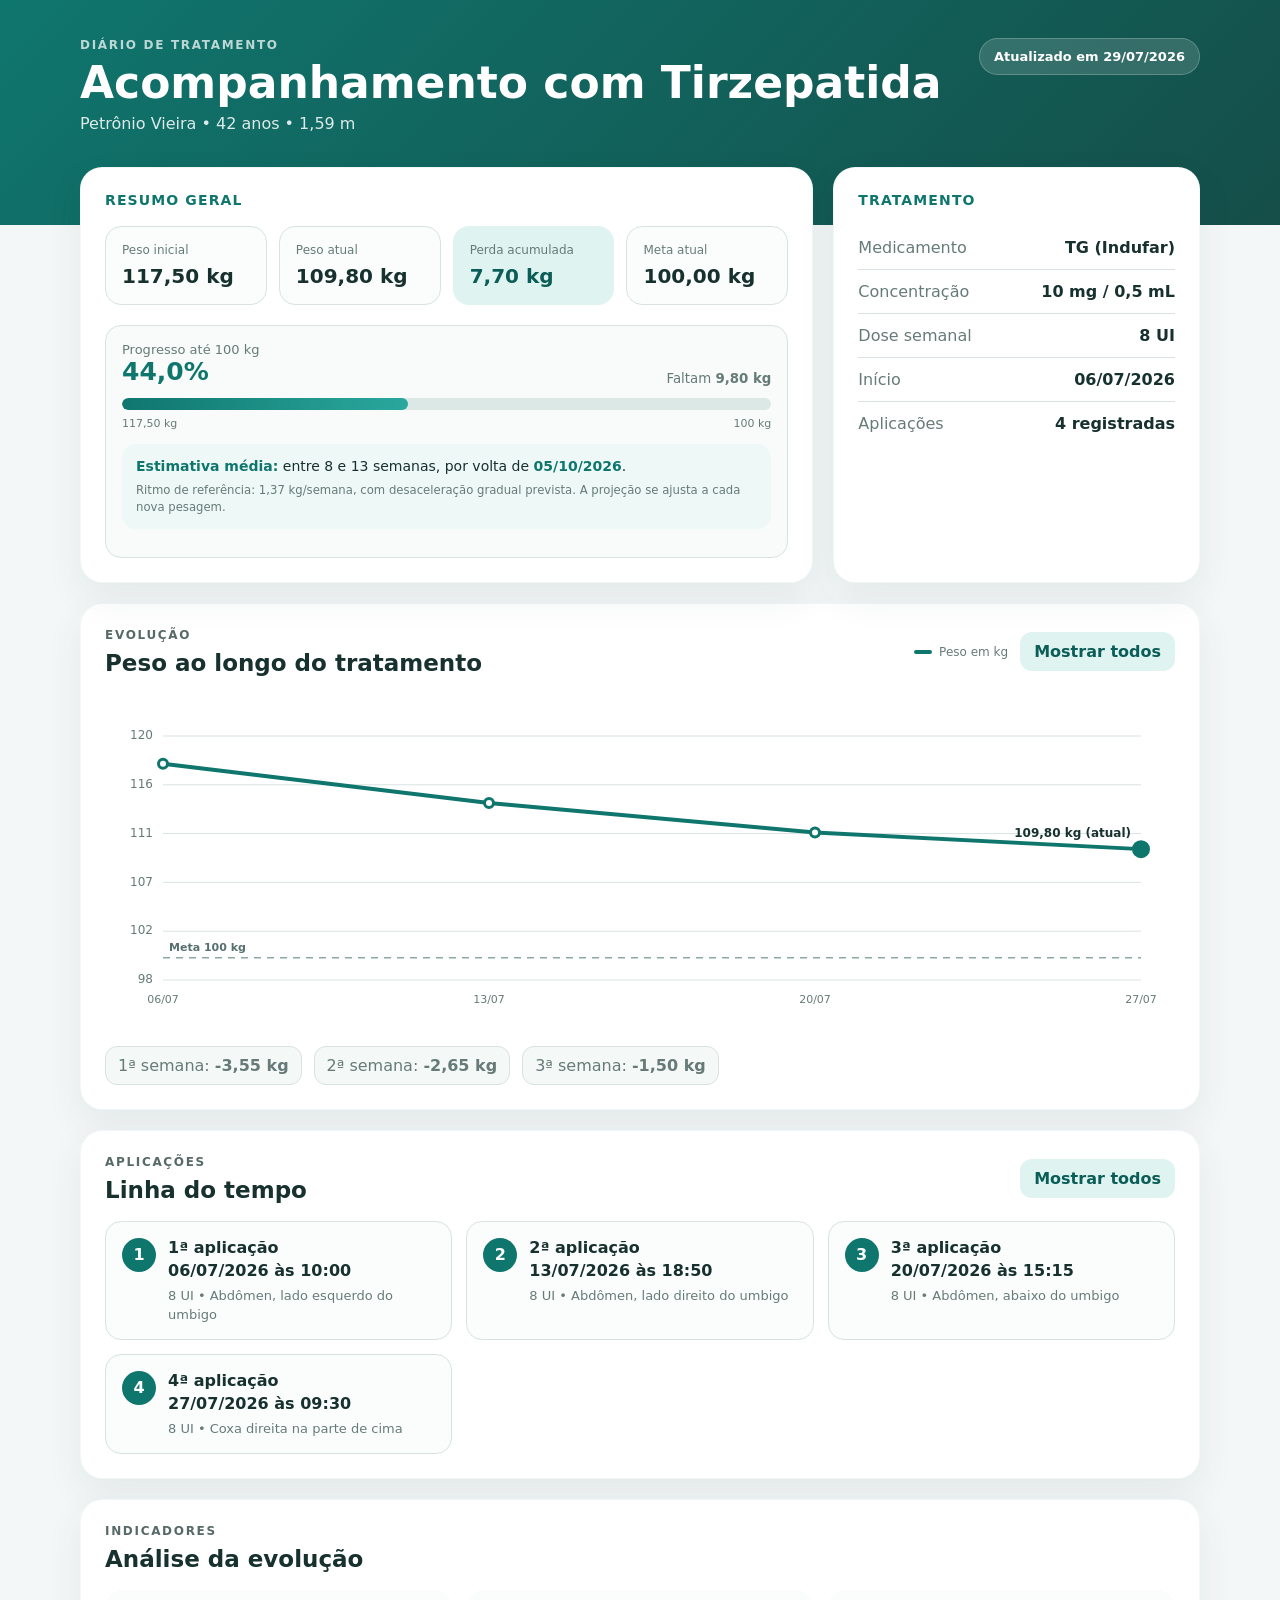
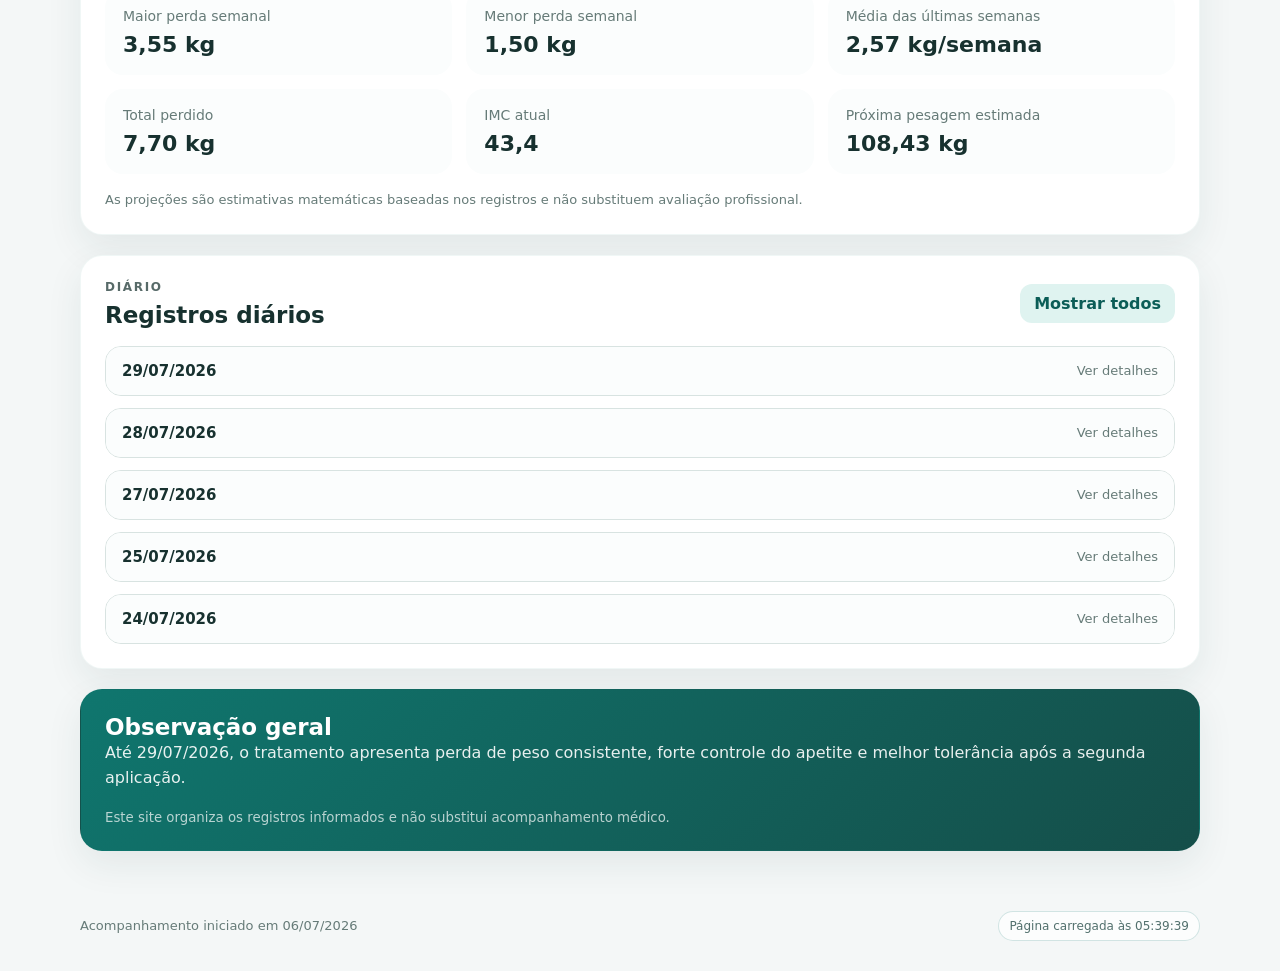
==== commit 9dd5d7ac: "Add files via upload" ====
--- a/index.html
+++ b/index.html
@@ -5,7 +5,7 @@
   <meta name="viewport" content="width=device-width, initial-scale=1.0" />
   <meta name="theme-color" content="#0f766e" />
   <title>Acompanhamento com Tirzepatida</title>
-  <link rel="stylesheet" href="style.css?v=20260729-v3-5-1" />
+  <link rel="stylesheet" href="style.css?v=20260730-v3-6-0" />
 </head>
 <body>
   <header class="topbar" id="publicHeader">
@@ -69,6 +69,14 @@
       <div class="weight-summary" id="weightSummary"></div>
     </section>
 
+
+    <section class="card" id="compositionSection">
+      <div class="section-header"><div><p class="eyebrow">Medidas</p><h2>Composição corporal</h2></div></div>
+      <div class="composition-public-metrics" id="compositionMetrics"></div>
+      <div class="composition-public-note" id="compositionMethod"></div>
+      <div class="composition-history" id="compositionHistory"></div>
+    </section>
+
     <section class="card" id="applicationsSection">
       <div class="section-header"><div><p class="eyebrow">Aplicações</p><h2>Linha do tempo</h2></div><button class="filter-button" id="toggleApplications" type="button">Mostrar todos</button></div>
       <div class="timeline" id="timeline"></div>
@@ -102,6 +110,6 @@
 
   <footer id="publicFooter"><div class="container footer-row"><div id="footerText"></div><div id="syncIndicator" class="sync-indicator" aria-live="polite">Verificando atualização…</div></div></footer>
 
-  <script src="script-public.js?v=20260729-v3-5-1" type="module"></script>
+  <script src="script-public.js?v=20260730-v3-6-0" type="module"></script>
 </body>
 </html>
--- a/style.css
+++ b/style.css
@@ -929,3 +929,44 @@
 .weight-finder{display:grid;grid-template-columns:1fr 1fr;gap:12px}.weight-finder label{margin:0}.empty-state-action{display:grid;gap:12px;justify-items:start;padding:18px;border:1px dashed #bdd7d3;border-radius:16px;background:#f7fbfa}
 .simple-modal[hidden]{display:none!important}.simple-modal{position:fixed;inset:0;z-index:1000;display:grid;place-items:center;padding:18px}.simple-modal-backdrop{position:absolute;inset:0;border:0;background:rgba(7,39,36,.55)}.simple-modal-dialog{position:relative;width:min(560px,100%);max-height:90vh;overflow:auto;background:#fff;border-radius:22px;padding:20px;box-shadow:0 24px 70px rgba(0,0,0,.25)}.simple-modal-header{display:flex;justify-content:space-between;align-items:flex-start;gap:16px;margin-bottom:18px}.simple-modal-header h2{margin:.15rem 0 0}.simple-modal-dialog label{display:grid;gap:8px;font-weight:700;color:#245f5a}.modal-actions{display:flex;justify-content:flex-end;gap:10px;margin-top:18px}.secondary-button{border:1px solid #bcd4d0;background:#f2f8f7;color:#17685f;border-radius:12px;padding:12px 16px;font-weight:700}
 @media(max-width:640px){.record-toolbar{grid-template-columns:44px minmax(0,1fr) 44px;padding:10px}.nav-record-button{width:44px;height:44px}.weight-finder{grid-template-columns:1fr}.day-summary{align-items:flex-start;flex-direction:column;gap:3px}.simple-modal{align-items:end;padding:0}.simple-modal-dialog{border-radius:22px 22px 0 0;padding:18px}.modal-actions{display:grid;grid-template-columns:1fr}.modal-actions>*{width:100%}}
+
+/* TirzeTrack 3.6.0 — composição corporal */
+.composition-info {
+  margin: 0 0 18px;
+  padding: 14px 16px;
+  border: 1px solid #cfe6e2;
+  border-radius: 12px;
+  background: #f3faf8;
+  color: #294b47;
+  line-height: 1.5;
+}
+.composition-result {
+  display: grid;
+  grid-template-columns: repeat(3, minmax(0, 1fr));
+  gap: 12px;
+  margin-top: 16px;
+  padding: 16px;
+  border-radius: 14px;
+  background: #edf8f6;
+}
+.composition-result > div { display:flex; flex-direction:column; gap:5px; }
+.composition-result span { font-size:.82rem; color:#58716e; }
+.composition-result strong { font-size:1.15rem; color:#0f766e; }
+.composition-result small { grid-column:1/-1; color:#607572; }
+.composition-public-metrics {
+  display:grid;
+  grid-template-columns:repeat(4,minmax(0,1fr));
+  gap:14px;
+}
+.composition-public-note { margin:16px 0; color:#687b78; font-size:.92rem; }
+.composition-table { overflow:hidden; border:1px solid #d7e5e2; border-radius:12px; }
+.composition-row { display:grid; grid-template-columns:1.1fr 1fr 1.2fr 1.2fr; }
+.composition-row span { padding:11px 12px; border-bottom:1px solid #e3ecea; }
+.composition-row span+span { border-left:1px solid #e3ecea; }
+.composition-row:last-child span { border-bottom:0; }
+.composition-head { background:#0f766e; color:white; font-weight:700; }
+@media (max-width: 760px) {
+  .composition-result, .composition-public-metrics { grid-template-columns:1fr 1fr; }
+  .composition-row { grid-template-columns:1fr 1fr; }
+  .composition-row span:nth-child(3), .composition-row span:nth-child(4) { display:none; }
+}
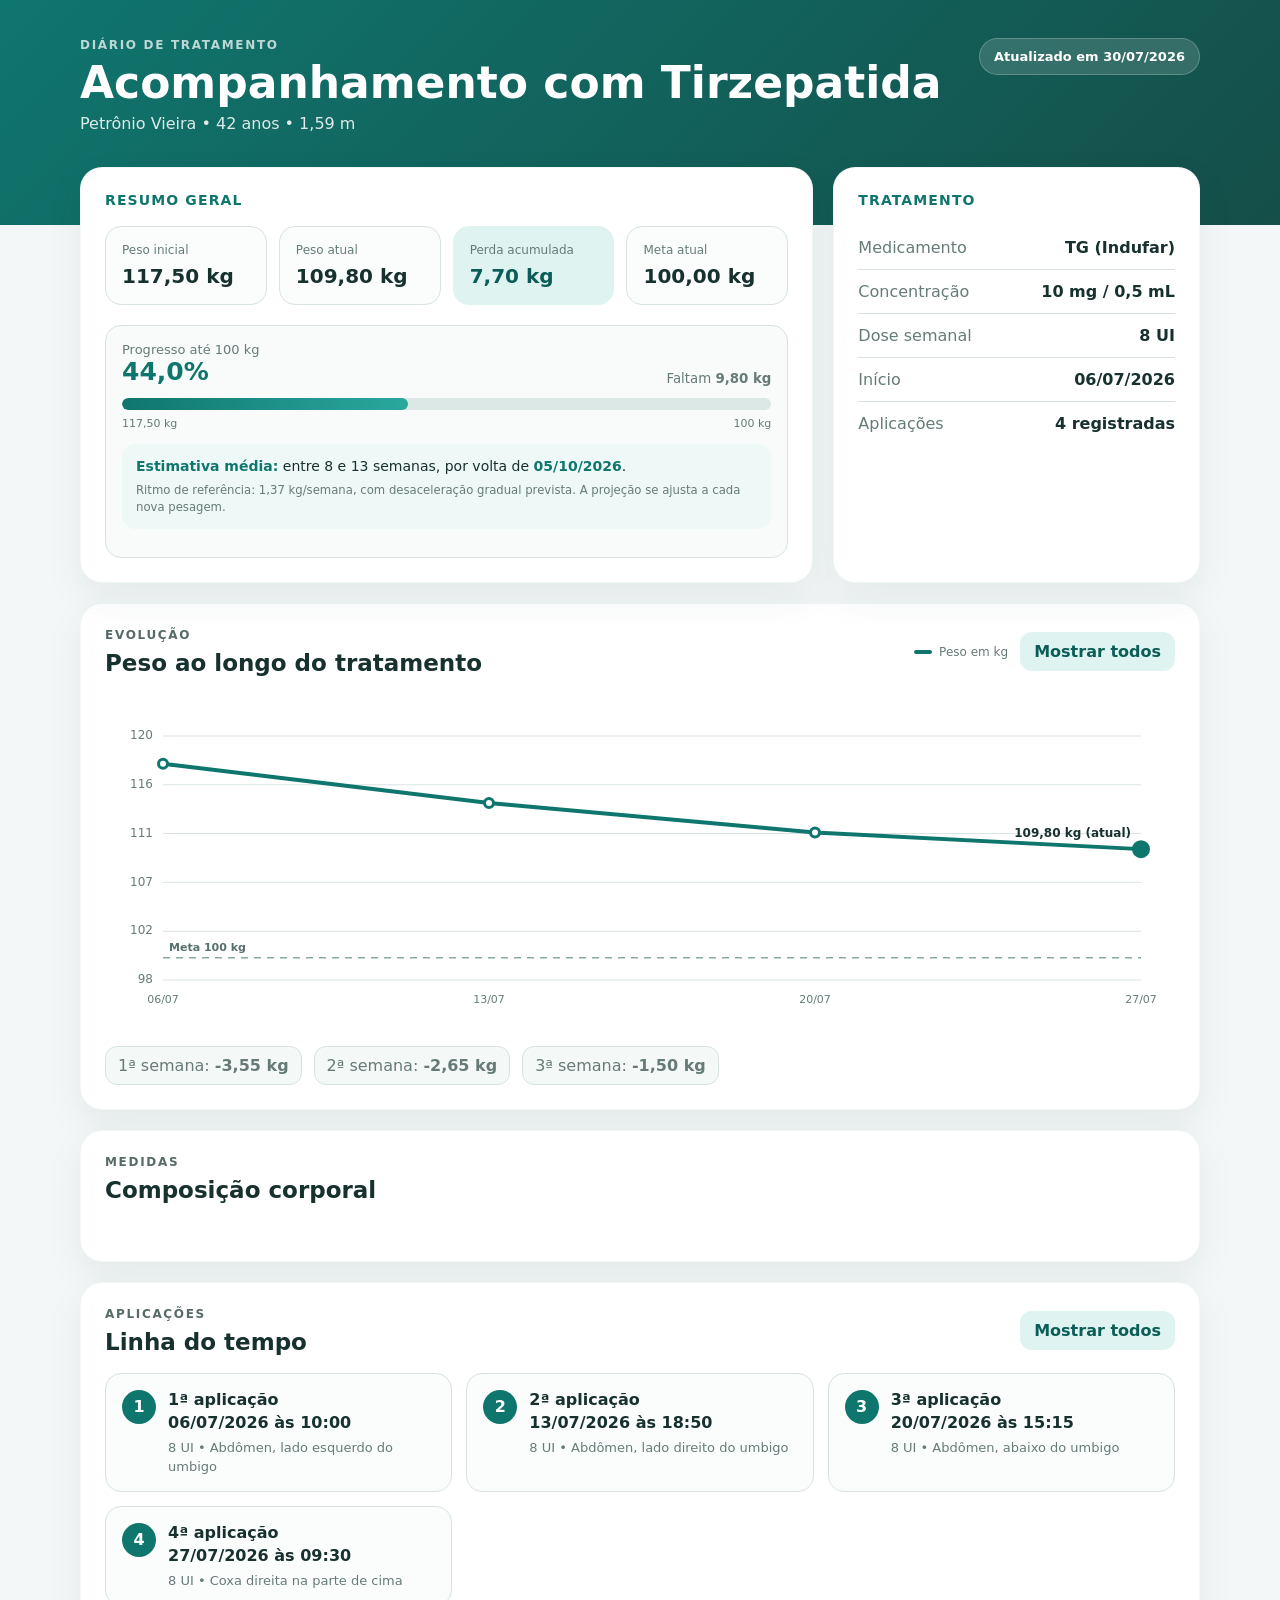
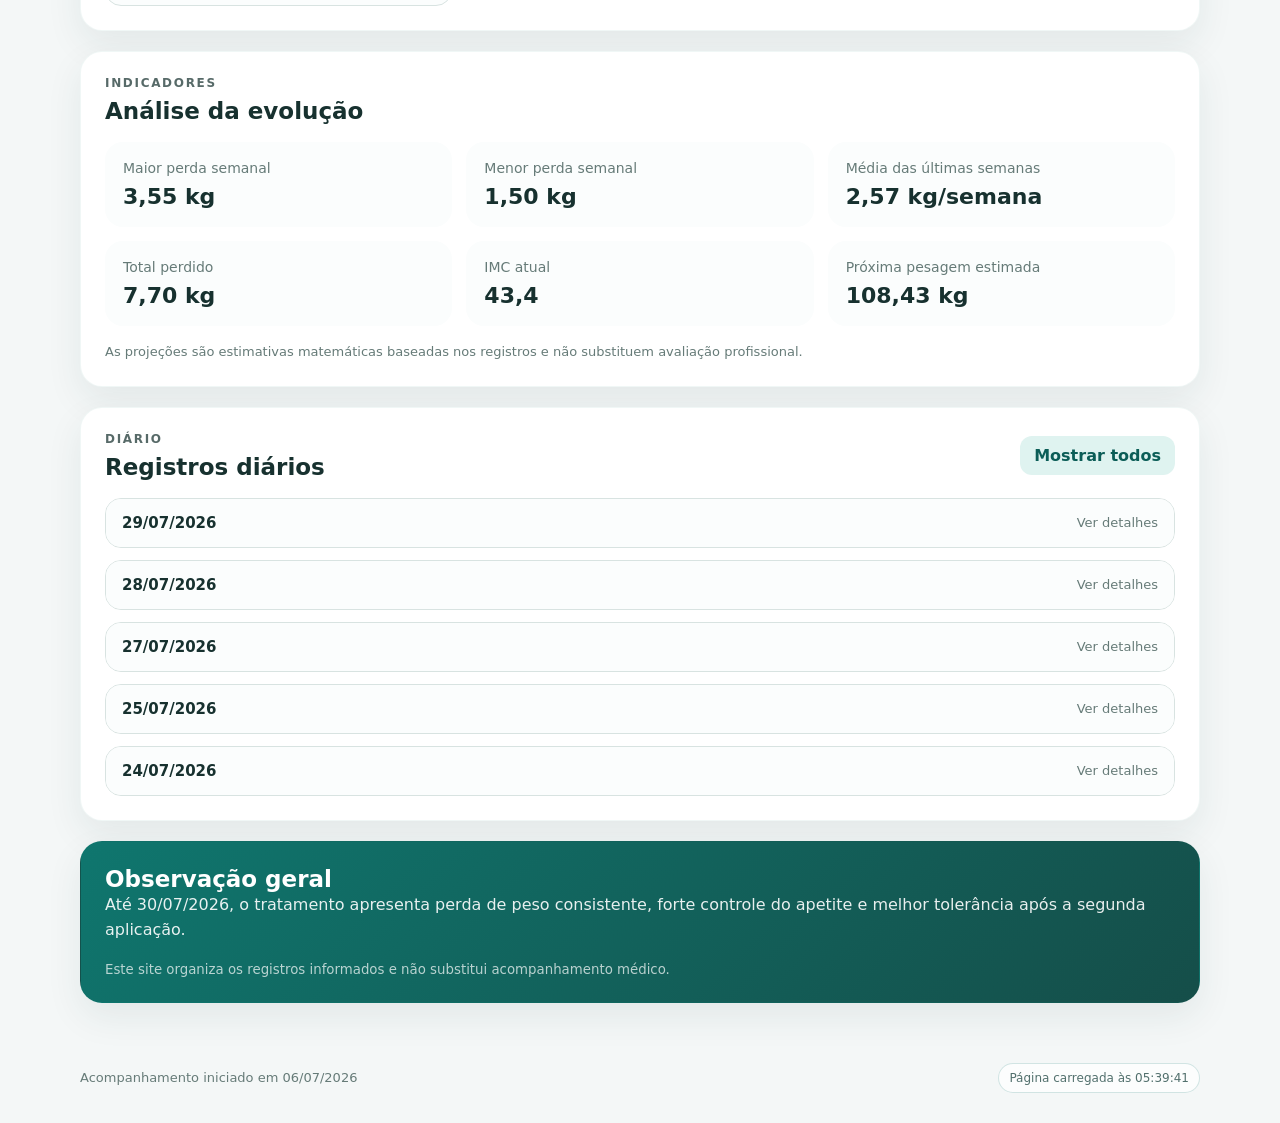
==== commit 805103bd: "Add files via upload" ====
--- a/index.html
+++ b/index.html
@@ -5,7 +5,7 @@
   <meta name="viewport" content="width=device-width, initial-scale=1.0" />
   <meta name="theme-color" content="#0f766e" />
   <title>Acompanhamento com Tirzepatida</title>
-  <link rel="stylesheet" href="style.css?v=20260730-v3-6-0" />
+  <link rel="stylesheet" href="style.css?v=20260730-v3-6-1" />
 </head>
 <body>
   <header class="topbar" id="publicHeader">
@@ -110,6 +110,6 @@
 
   <footer id="publicFooter"><div class="container footer-row"><div id="footerText"></div><div id="syncIndicator" class="sync-indicator" aria-live="polite">Verificando atualização…</div></div></footer>
 
-  <script src="script-public.js?v=20260730-v3-6-0" type="module"></script>
+  <script src="script-public.js?v=20260730-v3-6-1" type="module"></script>
 </body>
 </html>
--- a/style.css
+++ b/style.css
@@ -970,3 +970,23 @@
   .composition-row { grid-template-columns:1fr 1fr; }
   .composition-row span:nth-child(3), .composition-row span:nth-child(4) { display:none; }
 }
+
+/* TirzeTrack 3.6.1 — guia visual de medidas corporais */
+.measure-guide-button { white-space: nowrap; }
+.measure-guide-modal[hidden] { display: none; }
+.measure-guide-modal { position: fixed; inset: 0; z-index: 1200; display: grid; place-items: center; padding: 18px; }
+.measure-guide-backdrop { position: absolute; inset: 0; border: 0; background: rgba(7, 25, 23, .72); cursor: pointer; }
+.measure-guide-dialog { position: relative; width: min(1180px, 96vw); max-height: 92vh; overflow: hidden; background: #fff; border-radius: 18px; box-shadow: 0 24px 70px rgba(0,0,0,.3); display: flex; flex-direction: column; }
+.measure-guide-header { display: flex; align-items: center; justify-content: space-between; gap: 16px; padding: 18px 20px; border-bottom: 1px solid #dce9e6; }
+.measure-guide-header h2 { margin: 0; }
+.measure-guide-content { overflow: auto; padding: 12px; background: #eef6f4; }
+.measure-guide-content img { display: block; width: 100%; height: auto; border-radius: 12px; }
+body.measure-guide-open { overflow: hidden; }
+@media (max-width: 700px) {
+  .measure-guide-modal { padding: 8px; }
+  .measure-guide-dialog { width: 100%; max-height: 96vh; border-radius: 14px; }
+  .measure-guide-header { padding: 14px; }
+  .measure-guide-header .eyebrow { display: none; }
+  .measure-guide-header h2 { font-size: 1.05rem; }
+  .measure-guide-content { padding: 6px; }
+}
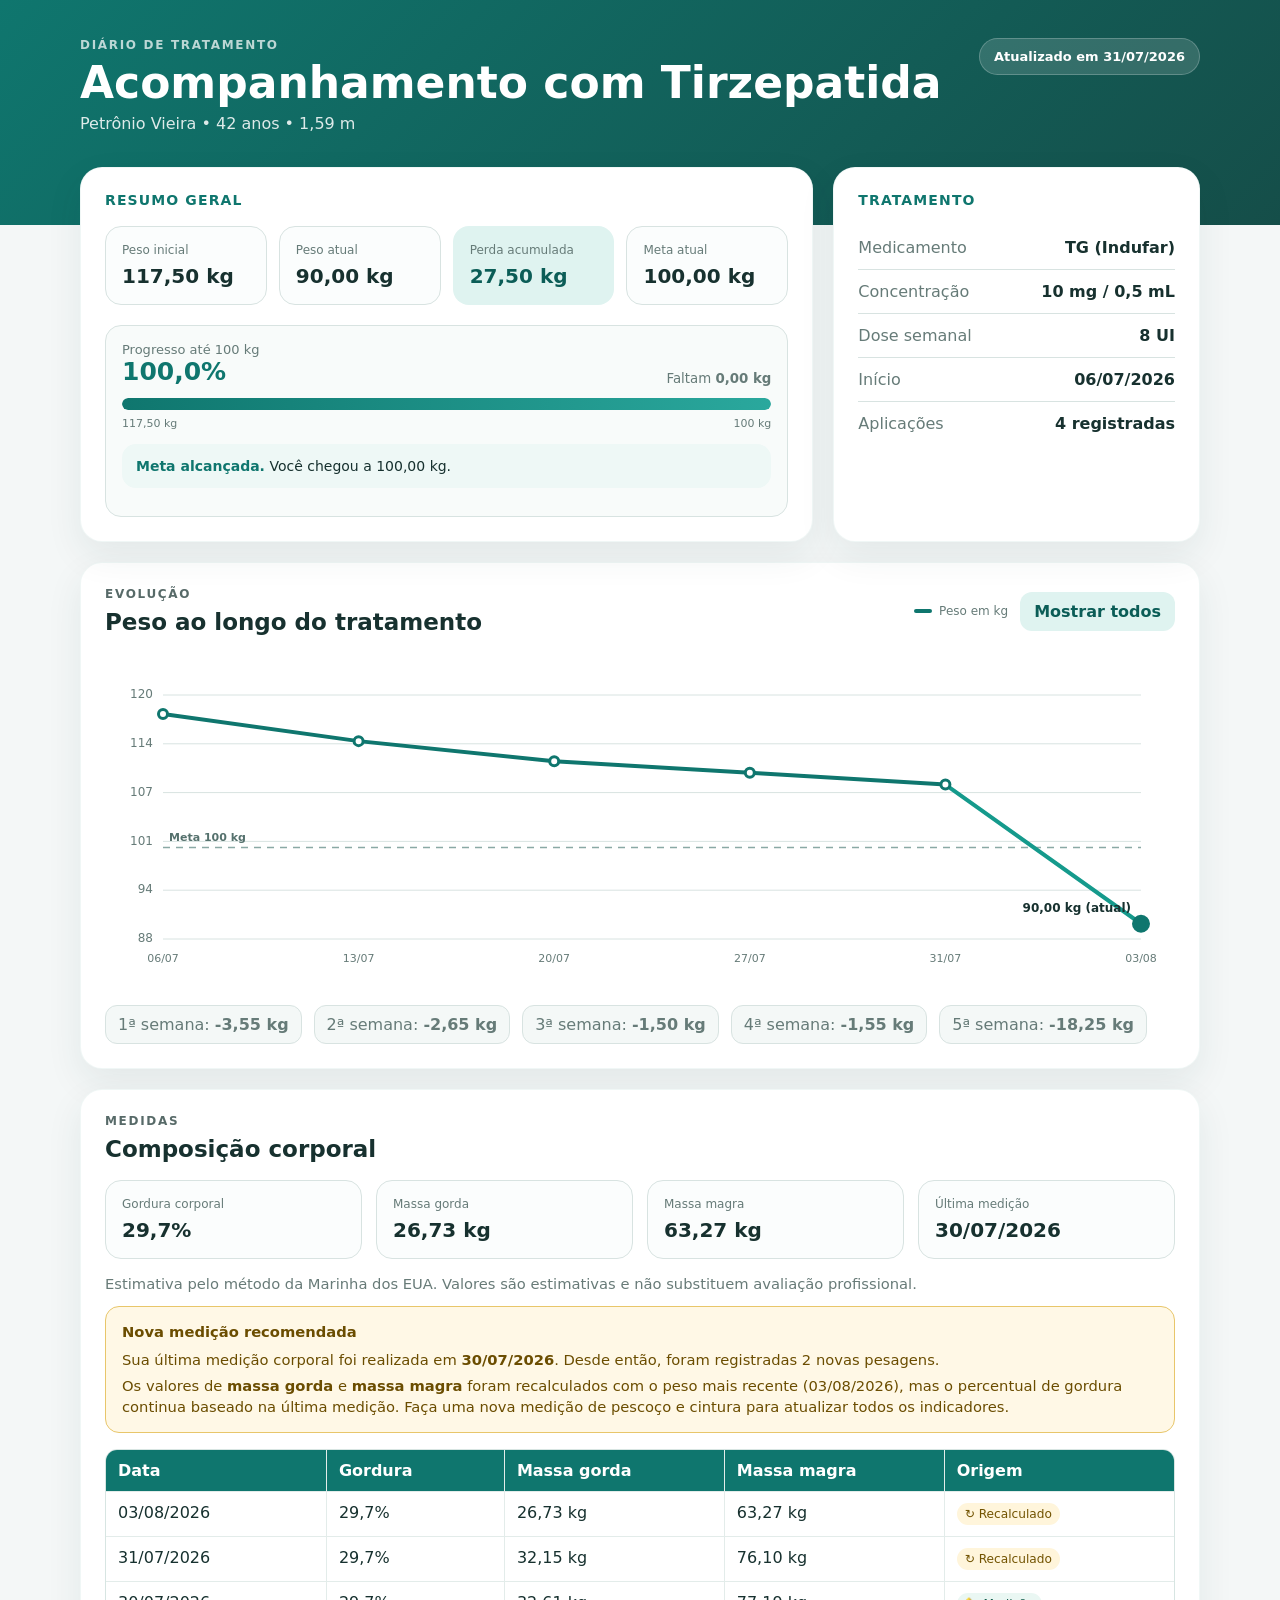
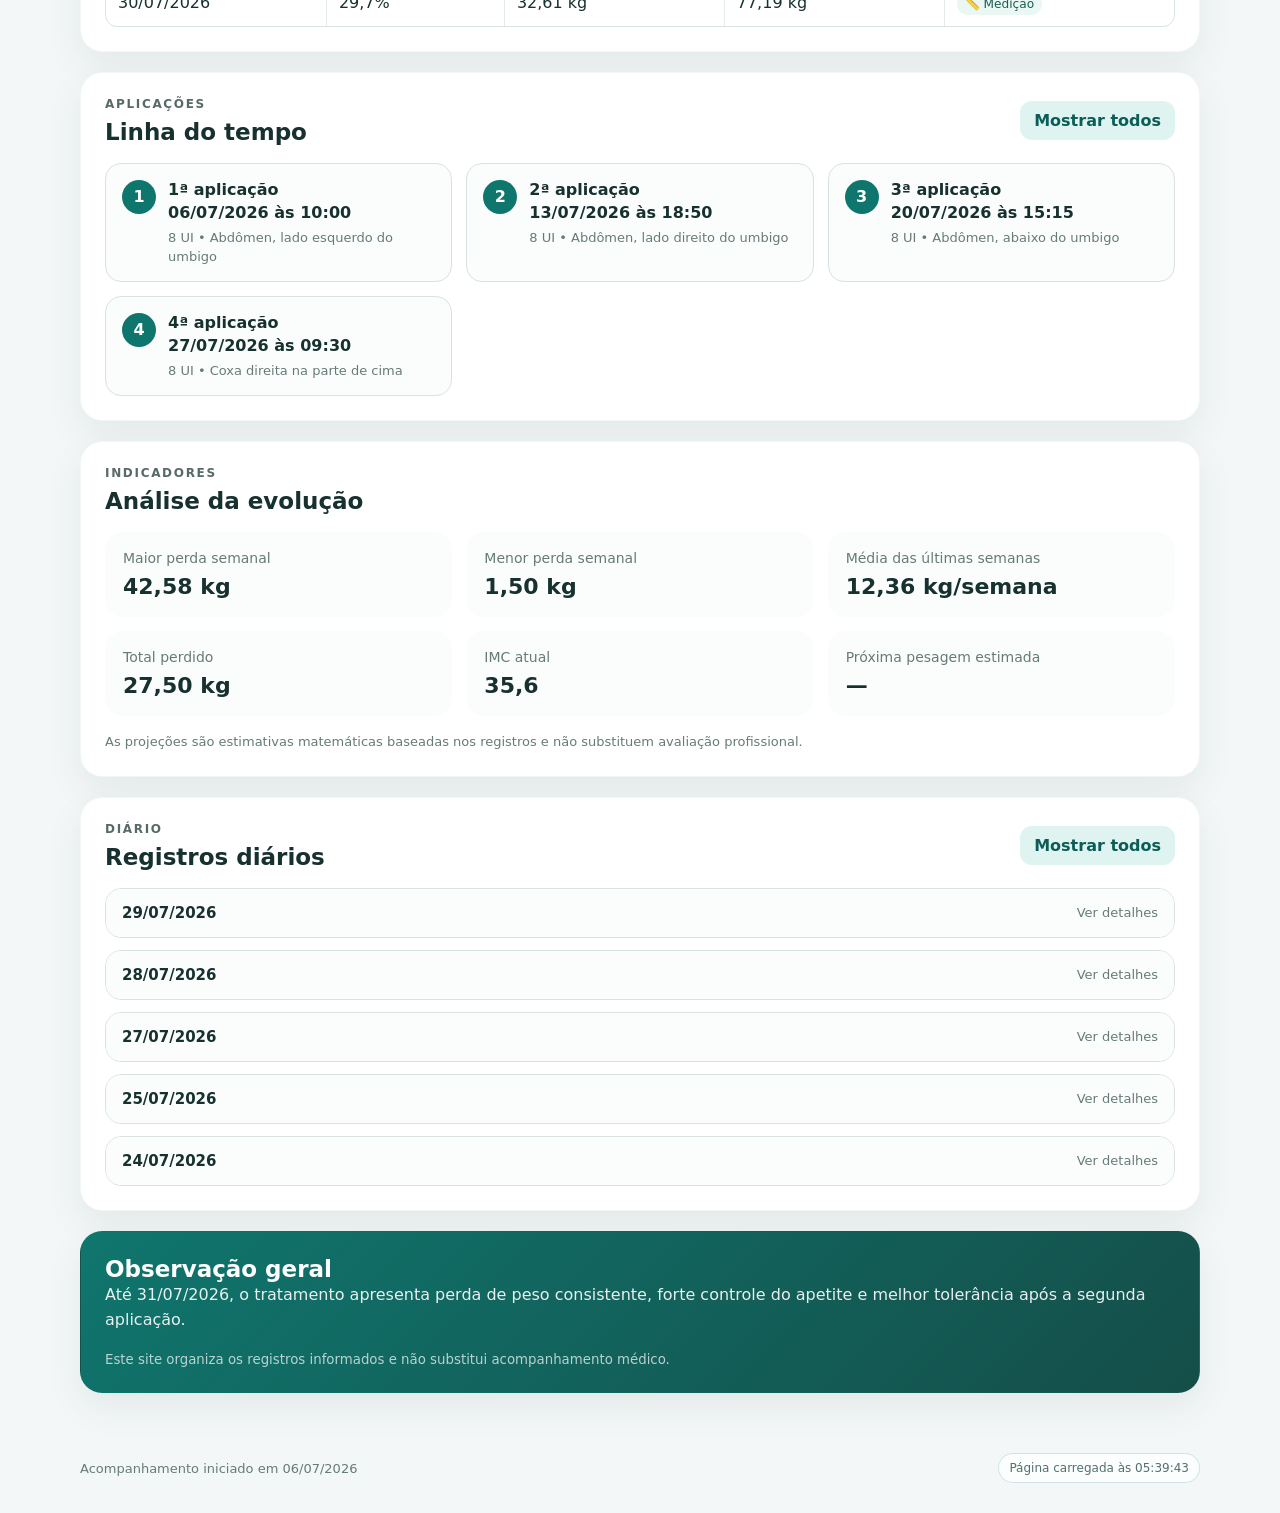
==== commit 20a99ca4: "Add files via upload" ====
--- a/index.html
+++ b/index.html
@@ -5,7 +5,7 @@
   <meta name="viewport" content="width=device-width, initial-scale=1.0" />
   <meta name="theme-color" content="#0f766e" />
   <title>Acompanhamento com Tirzepatida</title>
-  <link rel="stylesheet" href="style.css?v=20260730-v3-6-1" />
+  <link rel="stylesheet" href="style.css?v=20260731-v3-6-2" />
 </head>
 <body>
   <header class="topbar" id="publicHeader">
@@ -110,6 +110,6 @@
 
   <footer id="publicFooter"><div class="container footer-row"><div id="footerText"></div><div id="syncIndicator" class="sync-indicator" aria-live="polite">Verificando atualização…</div></div></footer>
 
-  <script src="script-public.js?v=20260730-v3-6-1" type="module"></script>
+  <script src="script-public.js?v=20260731-v3-6-2" type="module"></script>
 </body>
 </html>
--- a/style.css
+++ b/style.css
@@ -960,14 +960,14 @@
 }
 .composition-public-note { margin:16px 0; color:#687b78; font-size:.92rem; }
 .composition-table { overflow:hidden; border:1px solid #d7e5e2; border-radius:12px; }
-.composition-row { display:grid; grid-template-columns:1.1fr 1fr 1.2fr 1.2fr; }
+.composition-row { display:grid; grid-template-columns:1.05fr .85fr 1.05fr 1.05fr 1.1fr; }
 .composition-row span { padding:11px 12px; border-bottom:1px solid #e3ecea; }
 .composition-row span+span { border-left:1px solid #e3ecea; }
 .composition-row:last-child span { border-bottom:0; }
 .composition-head { background:#0f766e; color:white; font-weight:700; }
 @media (max-width: 760px) {
   .composition-result, .composition-public-metrics { grid-template-columns:1fr 1fr; }
-  .composition-row { grid-template-columns:1fr 1fr; }
+  .composition-row { grid-template-columns:1fr 1fr 1.1fr; }
   .composition-row span:nth-child(3), .composition-row span:nth-child(4) { display:none; }
 }
 
@@ -990,3 +990,48 @@
   .measure-guide-header h2 { font-size: 1.05rem; }
   .measure-guide-content { padding: 6px; }
 }
+
+
+/* TirzeTrack 3.6.2 — atualização da composição entre medições */
+.composition-update-warning,
+.composition-current-status {
+  margin-top: 14px;
+  padding: 14px 16px;
+  border-radius: 14px;
+  line-height: 1.45;
+}
+.composition-update-warning {
+  background: #fff8e6;
+  border: 1px solid #e8c66a;
+  color: #6b4d00;
+}
+.composition-update-warning.is-stale {
+  background: #fff1e8;
+  border-color: #e9a36c;
+  color: #713811;
+}
+.composition-update-warning strong,
+.composition-current-status strong { display:block; margin-bottom:6px; }
+.composition-update-warning p { margin:5px 0 0; }
+.composition-current-status {
+  display:flex;
+  flex-direction:column;
+  gap:2px;
+  background:#edf9f5;
+  border:1px solid #a9d9ca;
+  color:#17604f;
+}
+.composition-origin {
+  display:inline-block;
+  padding:4px 8px !important;
+  border:0 !important;
+  border-radius:999px;
+  font-size:.76rem;
+  white-space:nowrap;
+}
+.composition-origin.measured { background:#eaf7f3; color:#17604f; }
+.composition-origin.recalculated { background:#fff5db; color:#725300; }
+@media (max-width: 640px) {
+  .composition-row span:nth-child(5) { display:block; }
+  .composition-origin { font-size:.7rem; padding:3px 6px !important; }
+}
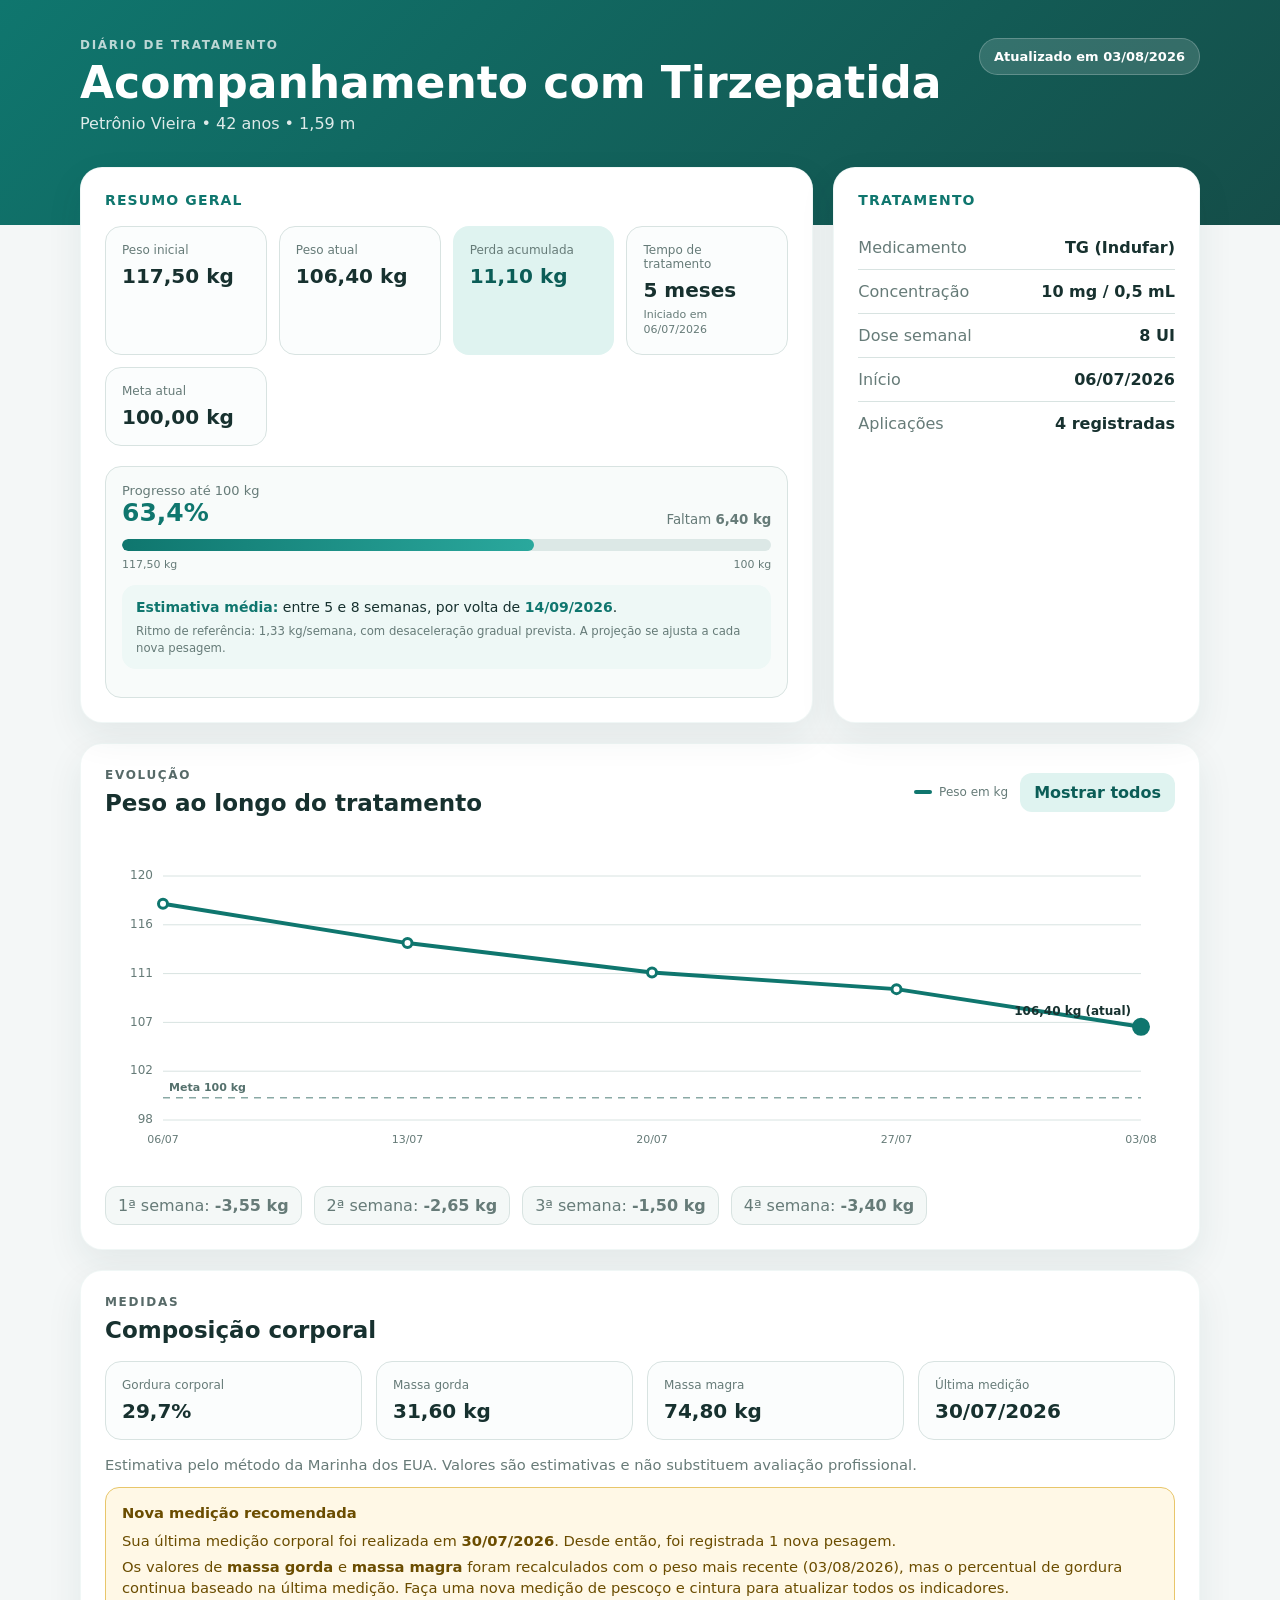
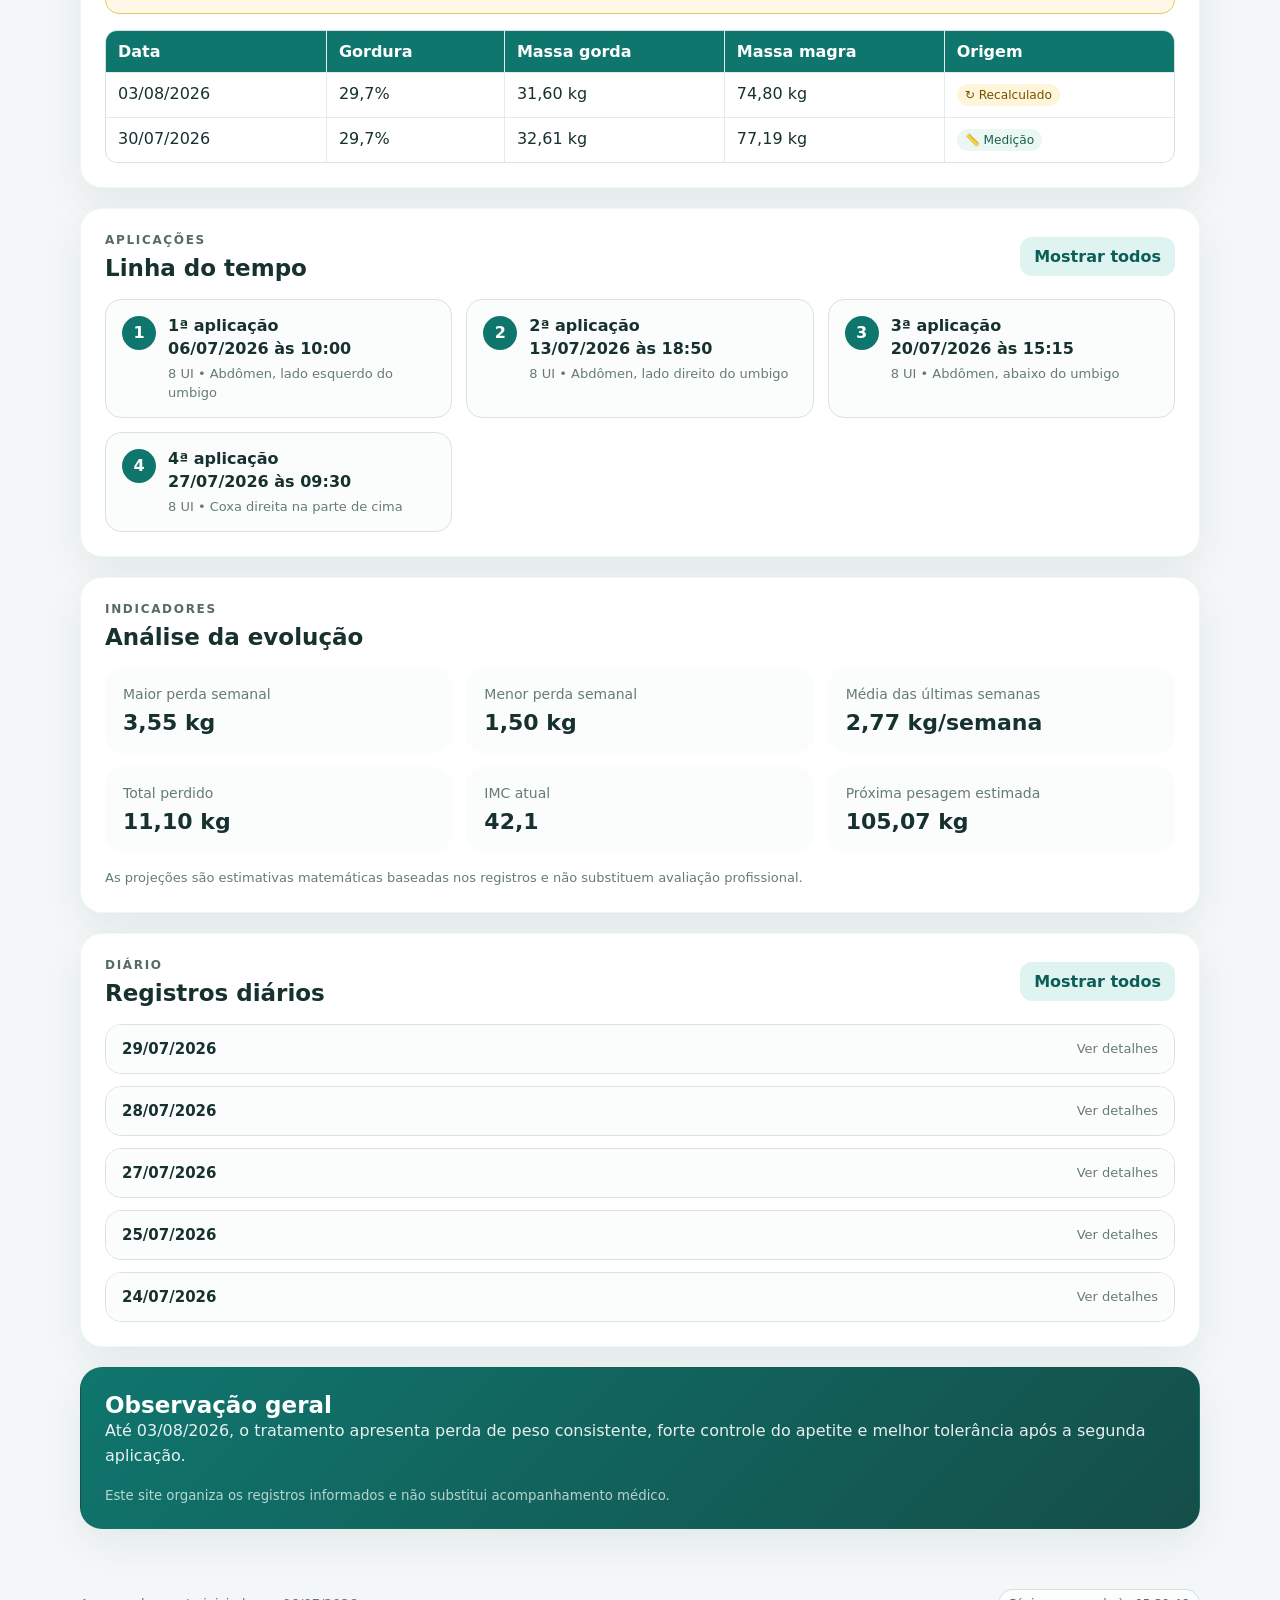
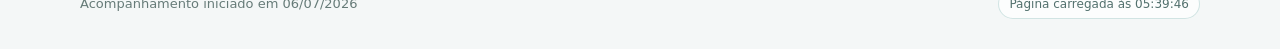
==== commit 5ba06bb1: "Add files via upload" ====
--- a/index.html
+++ b/index.html
@@ -5,7 +5,7 @@
   <meta name="viewport" content="width=device-width, initial-scale=1.0" />
   <meta name="theme-color" content="#0f766e" />
   <title>Acompanhamento com Tirzepatida</title>
-  <link rel="stylesheet" href="style.css?v=20260731-v3-6-2" />
+  <link rel="stylesheet" href="style.css?v=20260803-v3-6-3" />
 </head>
 <body>
   <header class="topbar" id="publicHeader">
@@ -40,6 +40,7 @@
           <div class="metric"><span>Peso inicial</span><strong id="initialWeight">117,50 kg</strong></div>
           <div class="metric"><span>Peso atual</span><strong id="currentWeight">111,30 kg</strong></div>
           <div class="metric highlight"><span>Perda acumulada</span><strong id="totalLoss">6,20 kg</strong></div>
+          <div class="metric"><span>Tempo de tratamento</span><strong id="treatmentDuration">—</strong><small class="metric-note" id="treatmentStartedAt">Iniciado em —</small></div>
           <div class="metric"><span>Meta atual</span><strong id="goalWeight">100,00 kg</strong></div>
         </div>
         <div class="goal-box">
@@ -110,6 +111,6 @@
 
   <footer id="publicFooter"><div class="container footer-row"><div id="footerText"></div><div id="syncIndicator" class="sync-indicator" aria-live="polite">Verificando atualização…</div></div></footer>
 
-  <script src="script-public.js?v=20260731-v3-6-2" type="module"></script>
+  <script src="script-public.js?v=20260803-v3-6-3" type="module"></script>
 </body>
 </html>
--- a/style.css
+++ b/style.css
@@ -152,6 +152,14 @@
 }
 
 .metric.highlight strong { color: var(--primary-dark); }
+
+.metric-note {
+  display: block;
+  margin-top: 6px;
+  color: var(--muted);
+  font-size: 11px;
+  line-height: 1.35;
+}
 
 .goal-box {
   margin-top: 20px;
@@ -992,7 +1000,7 @@
 }
 
 
-/* TirzeTrack 3.6.2 — atualização da composição entre medições */
+/* TirzeTrack 3.6.3 — tempo de tratamento no resumo geral */
 .composition-update-warning,
 .composition-current-status {
   margin-top: 14px;
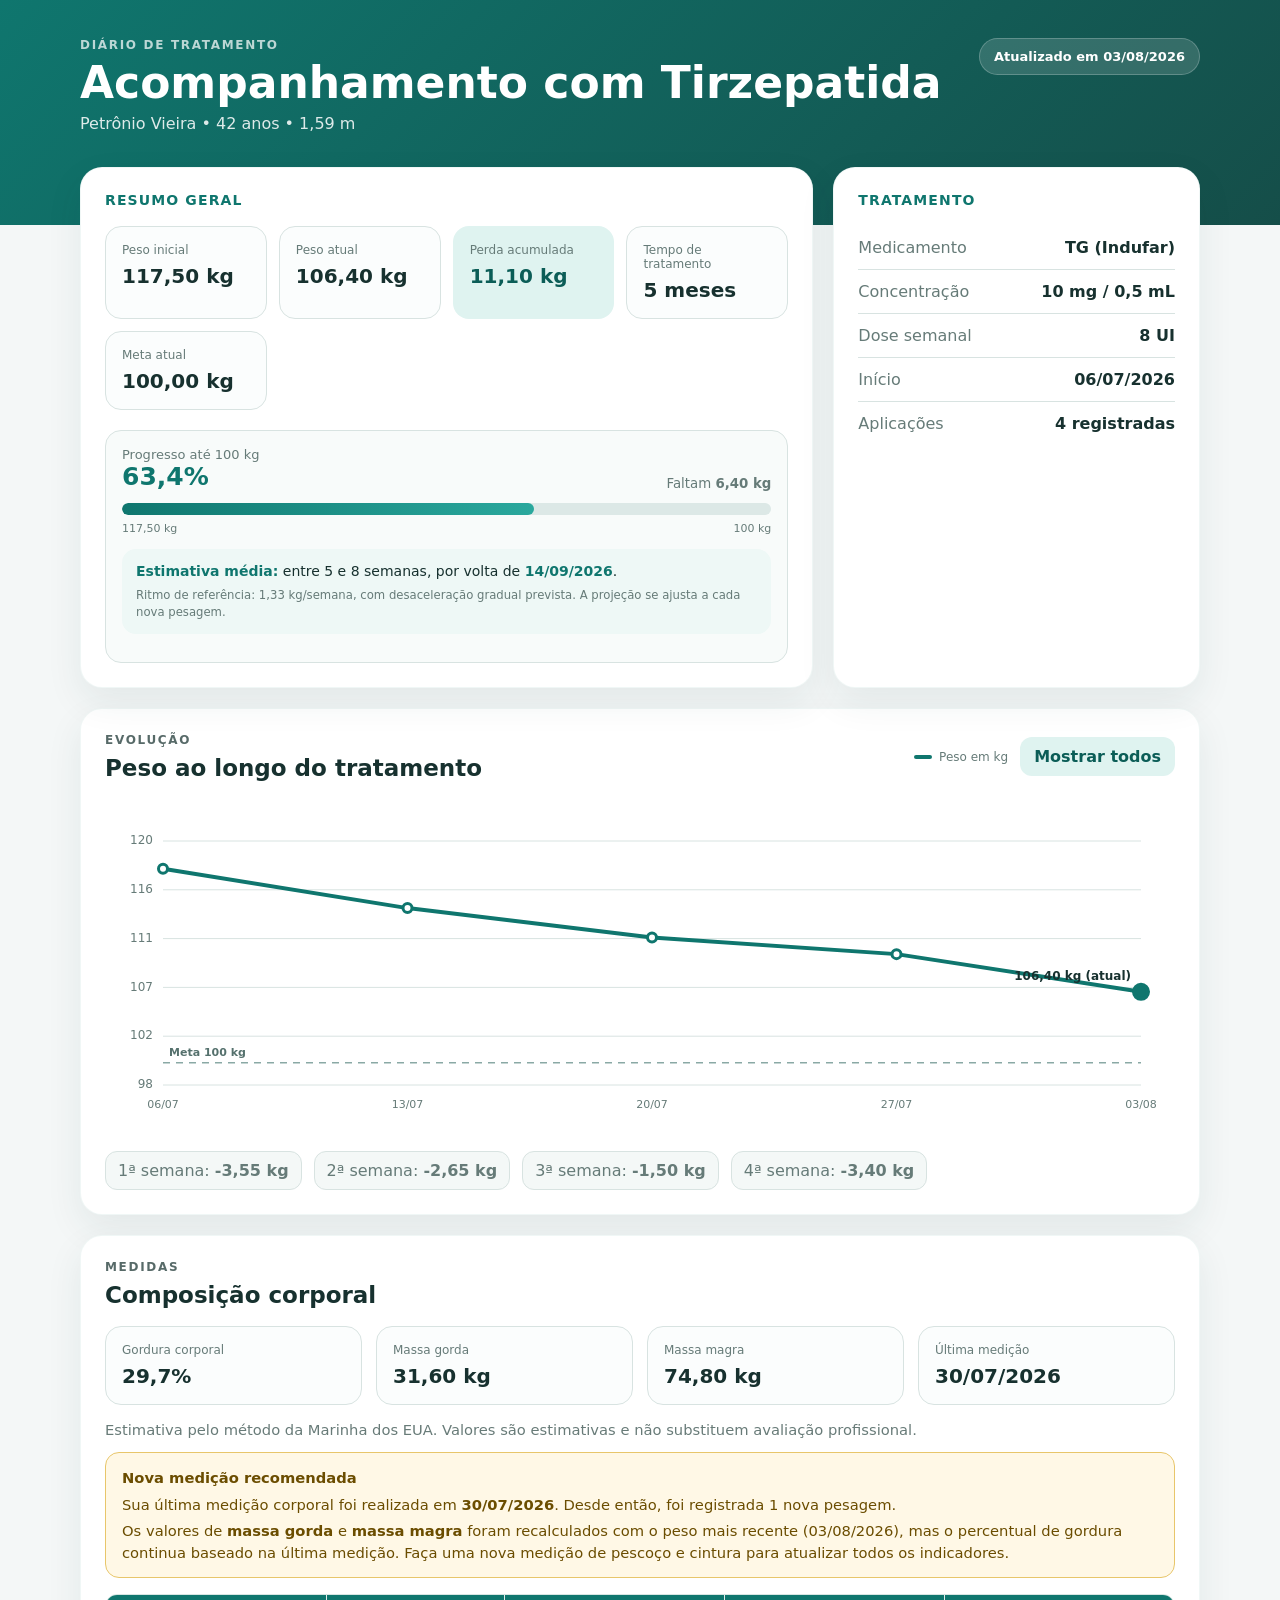
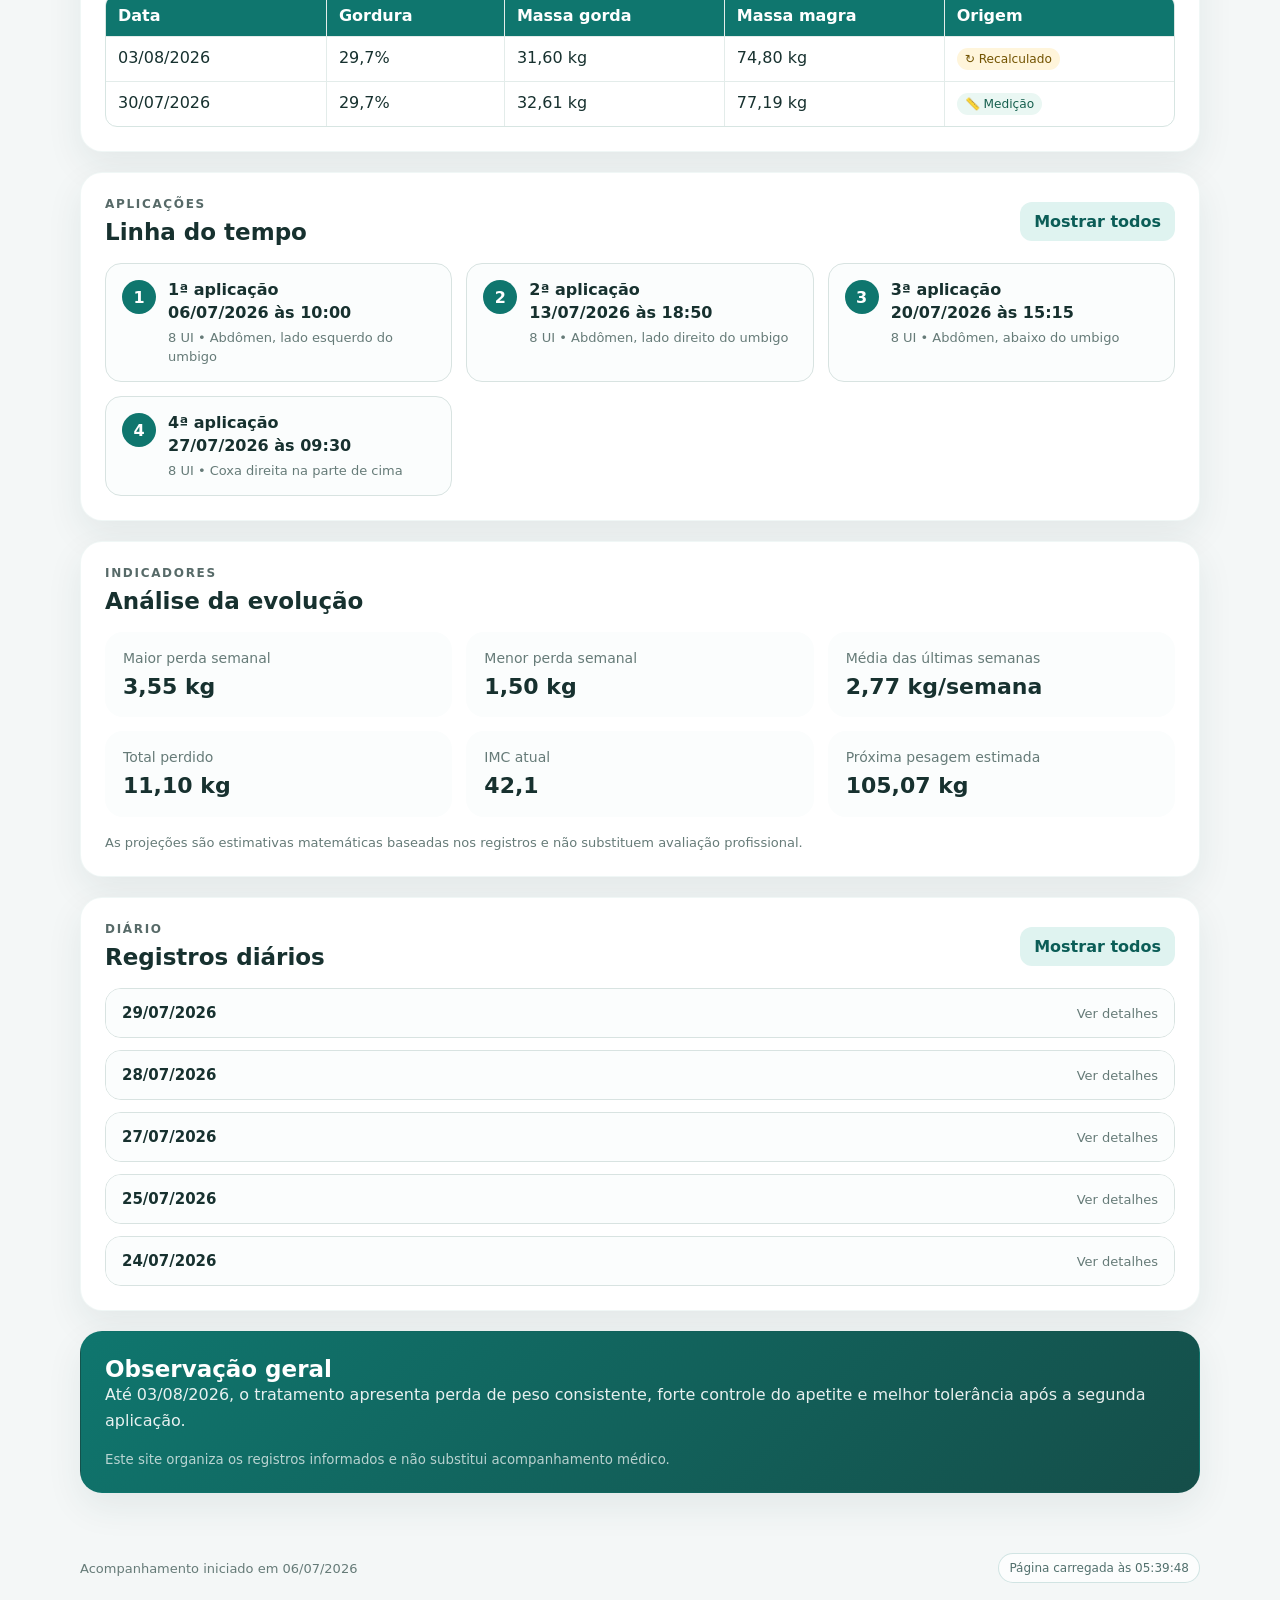
==== commit de2bdcf2: "Add files via upload" ====
--- a/index.html
+++ b/index.html
@@ -40,7 +40,7 @@
           <div class="metric"><span>Peso inicial</span><strong id="initialWeight">117,50 kg</strong></div>
           <div class="metric"><span>Peso atual</span><strong id="currentWeight">111,30 kg</strong></div>
           <div class="metric highlight"><span>Perda acumulada</span><strong id="totalLoss">6,20 kg</strong></div>
-          <div class="metric"><span>Tempo de tratamento</span><strong id="treatmentDuration">—</strong><small class="metric-note" id="treatmentStartedAt">Iniciado em —</small></div>
+          <div class="metric"><span>Tempo de tratamento</span><strong id="treatmentDuration">—</strong></div>
           <div class="metric"><span>Meta atual</span><strong id="goalWeight">100,00 kg</strong></div>
         </div>
         <div class="goal-box">
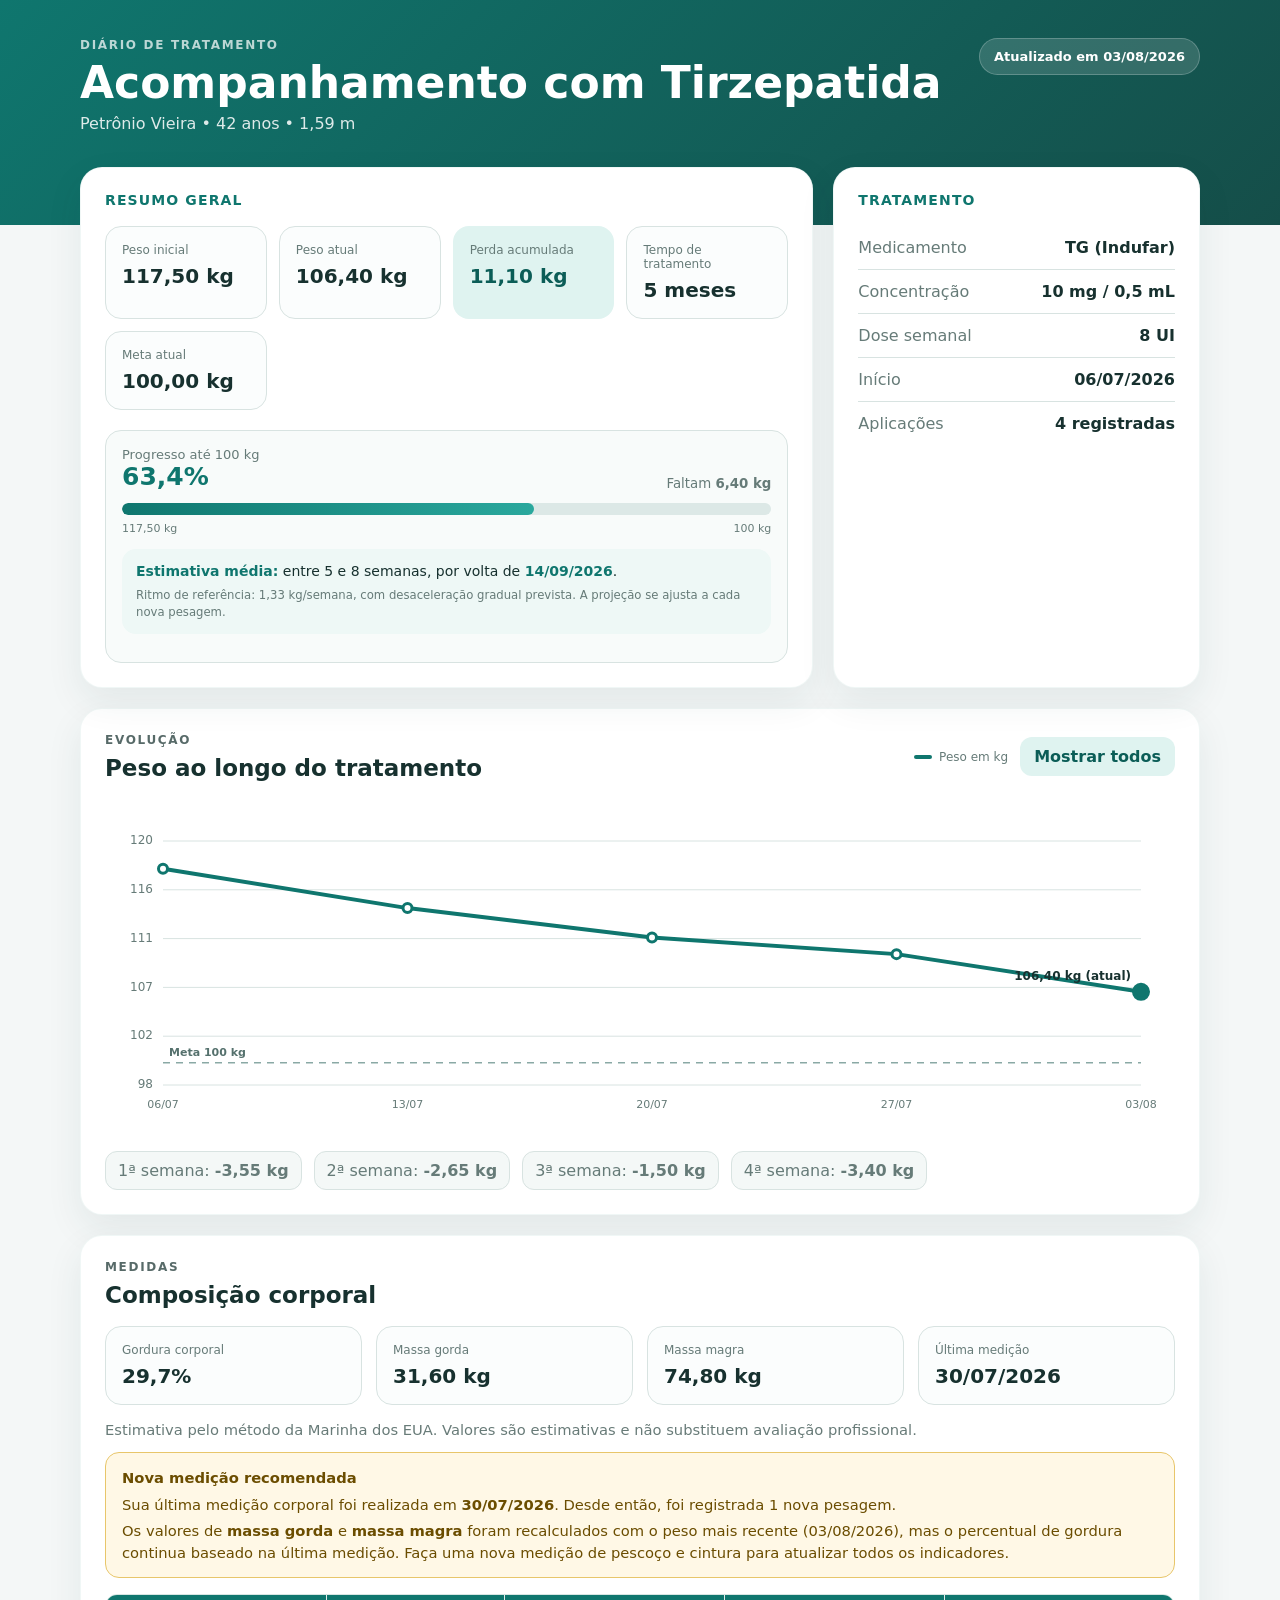
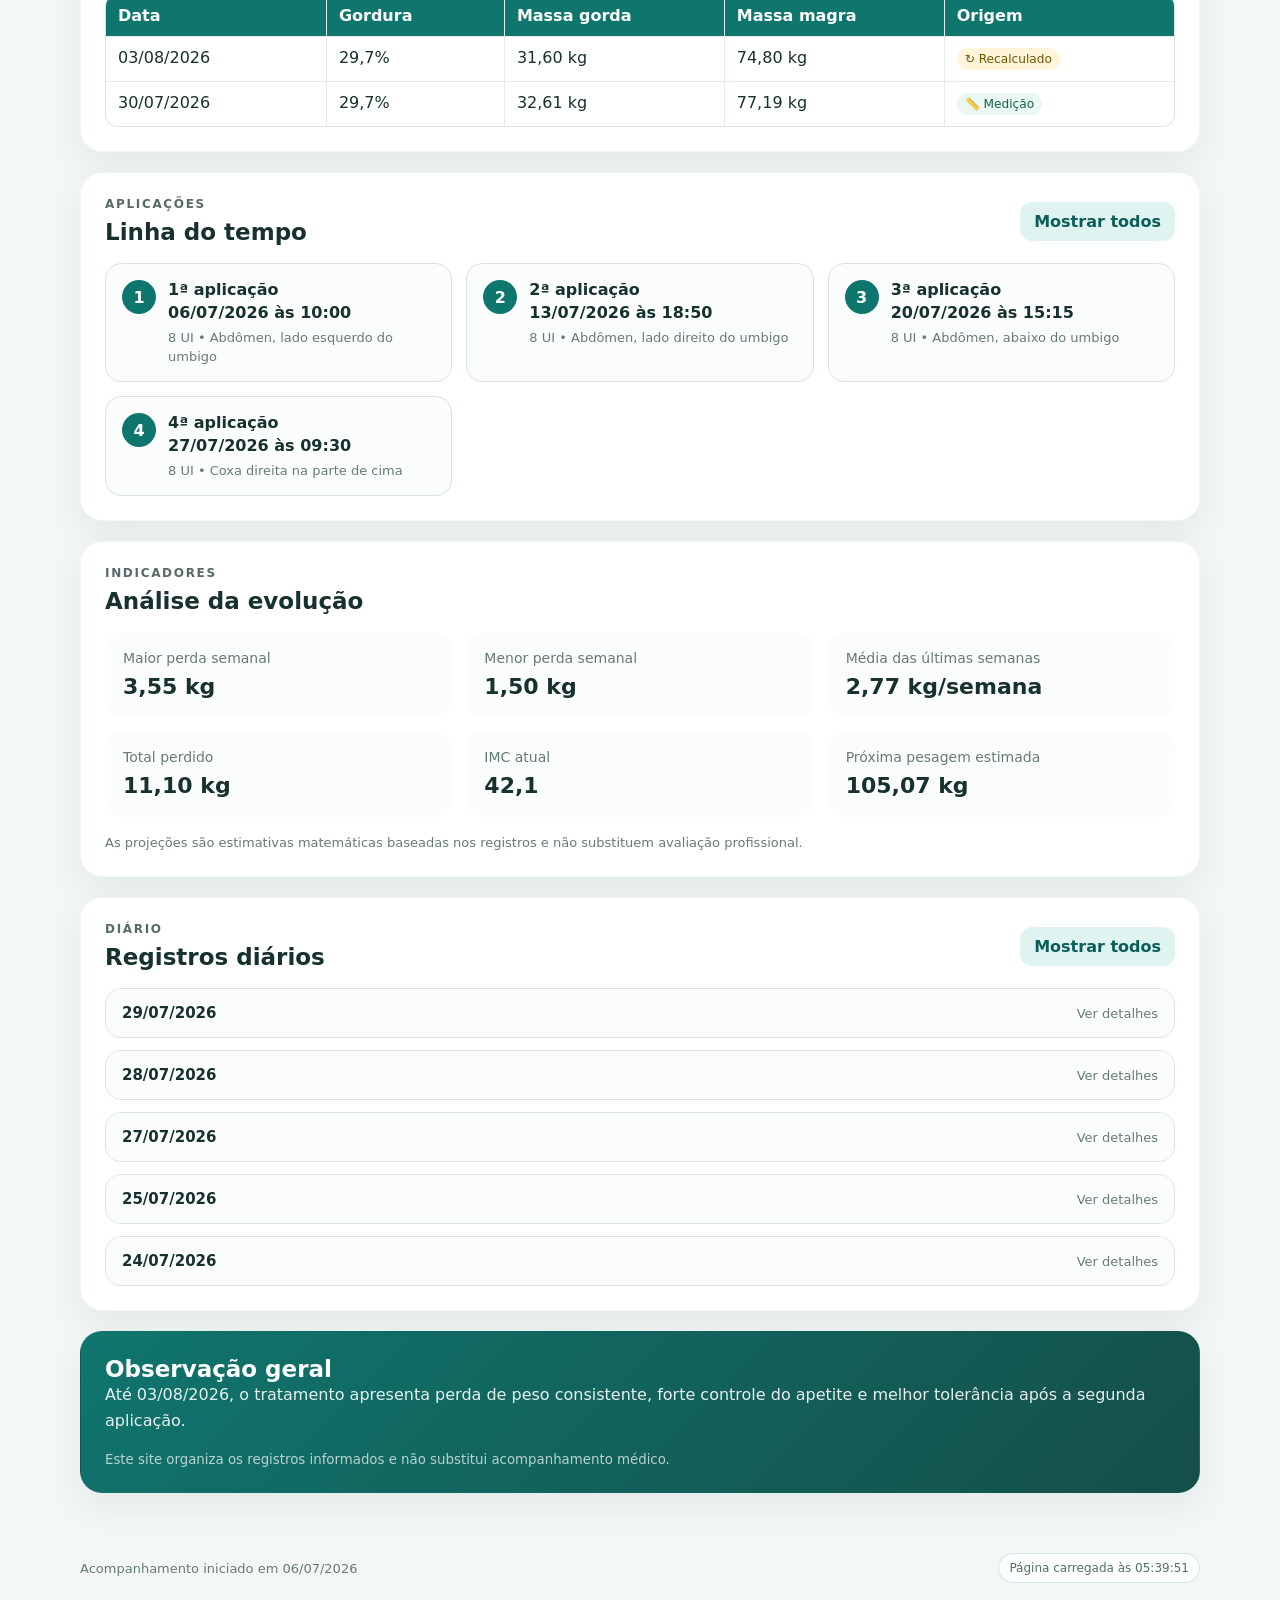
==== commit 188e8ae8: "Add files via upload" ====
--- a/index.html
+++ b/index.html
@@ -5,7 +5,7 @@
   <meta name="viewport" content="width=device-width, initial-scale=1.0" />
   <meta name="theme-color" content="#0f766e" />
   <title>Acompanhamento com Tirzepatida</title>
-  <link rel="stylesheet" href="style.css?v=20260803-v3-6-3" />
+  <link rel="stylesheet" href="style.css?v=20260803-v3-6-4" />
 </head>
 <body>
   <header class="topbar" id="publicHeader">
@@ -111,6 +111,6 @@
 
   <footer id="publicFooter"><div class="container footer-row"><div id="footerText"></div><div id="syncIndicator" class="sync-indicator" aria-live="polite">Verificando atualização…</div></div></footer>
 
-  <script src="script-public.js?v=20260803-v3-6-3" type="module"></script>
+  <script src="script-public.js?v=20260803-v3-6-4" type="module"></script>
 </body>
 </html>
--- a/style.css
+++ b/style.css
@@ -1000,7 +1000,7 @@
 }
 
 
-/* TirzeTrack 3.6.3 — tempo de tratamento no resumo geral */
+/* TirzeTrack 3.6.4 — tempo de tratamento no resumo geral */
 .composition-update-warning,
 .composition-current-status {
   margin-top: 14px;
